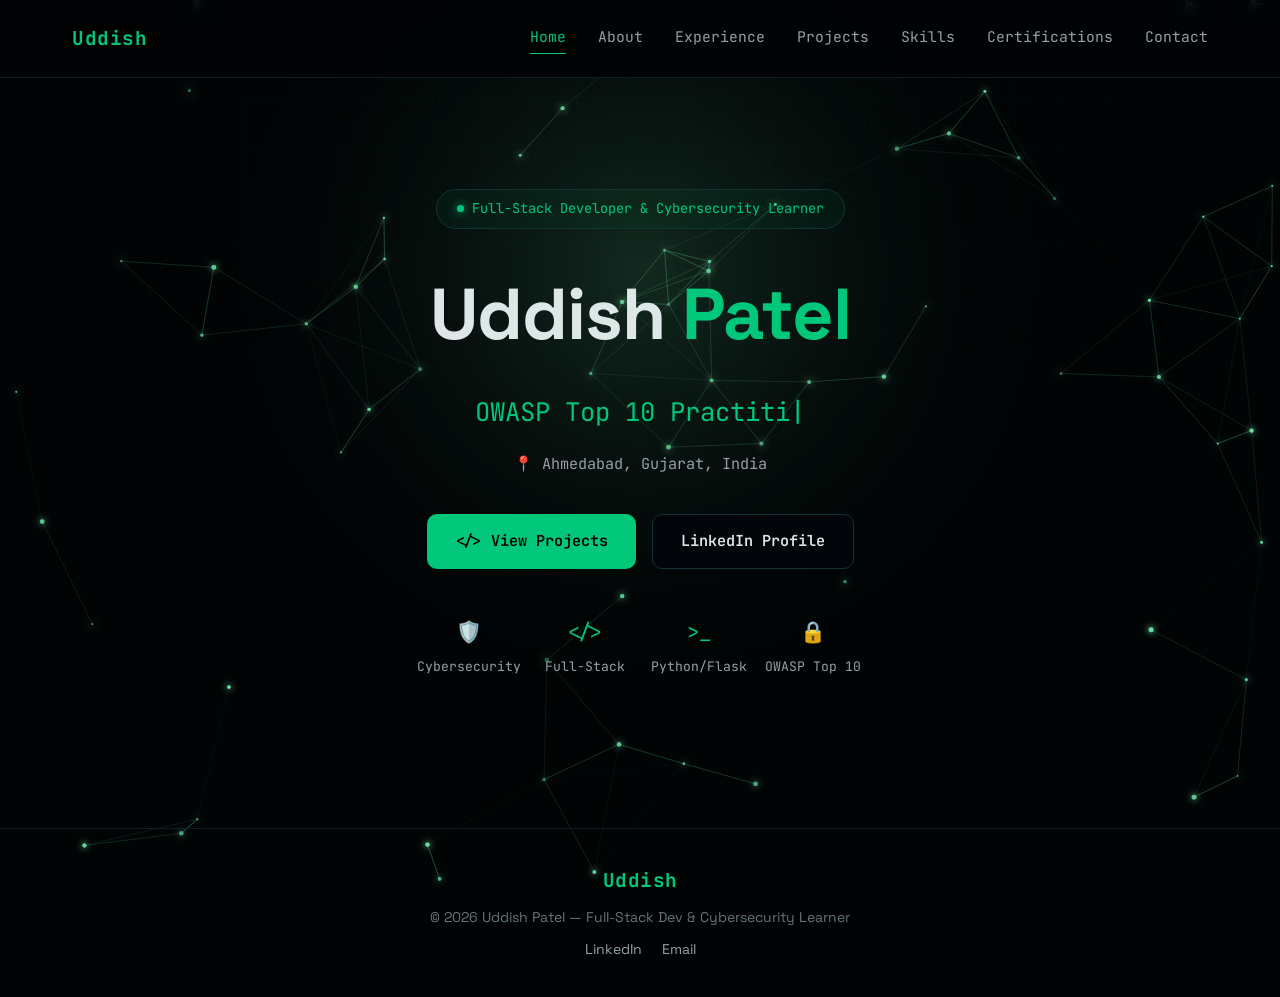
==== index.html @ 7b4ec66c "Simplify browser tab titles to just "Uddish Patel" Co-Authored-By: Claude Sonnet 5 <noreply@anthropi" ====
<!DOCTYPE html>
<html lang="en">
<head>
<meta charset="UTF-8">
<meta name="viewport" content="width=device-width, initial-scale=1.0">
<title>Uddish Patel</title>
<meta name="description" content="Uddish Patel — Full-Stack Developer and Cybersecurity Learner. Python, Flask, PostgreSQL, Docker, OWASP Top 10.">
<link rel="icon" href="data:image/svg+xml,<svg xmlns=%22http://www.w3.org/2000/svg%22 viewBox=%220 0 100 100%22><text y=%22.9em%22 font-size=%2290%22>🛡️</text></svg>">
<link rel="preconnect" href="https://fonts.googleapis.com">
<link rel="preconnect" href="https://fonts.gstatic.com" crossorigin>
<link href="https://fonts.googleapis.com/css2?family=Space+Grotesk:wght@400;500;600;700&family=JetBrains+Mono:wght@400;500;600;700&display=swap" rel="stylesheet">
<link rel="stylesheet" href="style.css">
</head>
<body data-page="home">

<div class="grid-bg" aria-hidden="true"></div>
<div id="nav-root"></div>

<main class="section hero" id="home">
  <div class="hero-inner">
    <div class="badge"><span class="dot"></span>Full-Stack Developer &amp; Cybersecurity Learner</div>
    <h1 class="hero-name">Uddish <span class="accent">Patel</span></h1>
    <p class="hero-tagline"><span id="typewriter"></span><span class="cursor">|</span></p>
    <p class="hero-location">📍 Ahmedabad, Gujarat, India</p>
    <div class="hero-actions">
      <a href="projects.html" class="btn btn-primary">&lt;/&gt; View Projects</a>
      <a href="https://linkedin.com/in/uddish-patel-1b9895393" target="_blank" rel="noopener" class="btn btn-secondary">LinkedIn Profile</a>
    </div>
    <div class="hero-pills">
      <div class="pill"><span class="pill-icon">🛡️</span>Cybersecurity</div>
      <div class="pill"><span class="pill-icon">&lt;/&gt;</span>Full-Stack</div>
      <div class="pill"><span class="pill-icon">&gt;_</span>Python/Flask</div>
      <div class="pill"><span class="pill-icon">🔒</span>OWASP Top 10</div>
    </div>
  </div>
</main>

<div id="footer-root"></div>

<script src="partials.js"></script>
<script src="background.js"></script>
<script src="script.js"></script>
</body>
</html>
---- style.css ----
:root{
  /* Palette matches uddishpatel.onhercules.app's compiled theme tokens (oklch) */
  --bg: oklch(8% .015 240);
  --card: oklch(12% .018 240);
  --popover: oklch(12% .018 240);
  --border: oklch(22% .02 240);
  --border-hover: oklch(30% .04 200);
  --input: oklch(18% .02 240);
  --muted: oklch(15% .02 240);
  --secondary: oklch(16% .02 240);
  --green: oklch(72% .19 160);
  --green-dim: oklch(55% .16 160);
  --text: oklch(92% .01 200);
  --text-dim: oklch(70% .015 210);
  --text-faint: oklch(55% .02 220);
  --mono: "JetBrains Mono", ui-monospace, SFMono-Regular, Menlo, Monaco, Consolas, "Liberation Mono", monospace;
  --sans: "Space Grotesk", ui-sans-serif, system-ui, sans-serif;
  --radius: .5rem;
  --nav-height: 78px;
}

*{box-sizing:border-box;margin:0;padding:0;}
html{scroll-behavior:smooth;}
body{
  background:var(--bg);
  color:var(--text);
  font-family:var(--sans);
  line-height:1.6;
  overflow-x:hidden;
  padding-top:var(--nav-height);
}

::selection{background:var(--green);color:oklch(8% .015 240);}

.accent{color:var(--green);}

.grid-bg{
  position:fixed;inset:0;z-index:-2;
  background-image:
    linear-gradient(color-mix(in oklab, var(--green) 5%, transparent) 1px, transparent 1px),
    linear-gradient(90deg, color-mix(in oklab, var(--green) 5%, transparent) 1px, transparent 1px);
  background-size:48px 48px;
  mask-image: radial-gradient(ellipse 80% 60% at 50% 0%, black 30%, transparent 75%);
}
#bg-canvas{
  position:fixed;inset:0;z-index:-1;pointer-events:none;
}

/* NAV */
.navbar{
  position:fixed;top:0;left:0;right:0;z-index:100;height:var(--nav-height);
  background:color-mix(in oklab, var(--bg) 85%, transparent);
  backdrop-filter:blur(10px);
  border-bottom:1px solid var(--border);
  display:flex;align-items:center;
}
.nav-inner{
  width:100%;max-width:1200px;margin:0 auto;padding:0 32px;
  display:flex;align-items:center;justify-content:space-between;
}
.logo{
  font-family:var(--mono);font-weight:700;font-size:1.2rem;
  color:var(--green);text-decoration:none;letter-spacing:0.5px;
}
.nav-links{display:flex;gap:32px;}
.nav-link{
  color:var(--text-dim);text-decoration:none;font-size:0.92rem;
  font-family:var(--mono);position:relative;padding-bottom:4px;
  transition:color .2s;
}
.nav-link:hover, .nav-link.active{color:var(--green);}
.nav-link.active::after{
  content:'';position:absolute;left:0;right:0;bottom:-2px;height:1px;background:var(--green);
}
.nav-toggle{display:none;flex-direction:column;gap:5px;background:none;border:none;cursor:pointer;padding:6px;}
.nav-toggle span{width:22px;height:2px;background:var(--text);border-radius:2px;}

/* SECTIONS */
.section{padding:70px 32px 110px;position:relative;min-height:calc(100vh - 300px);}
.section-inner{max-width:1200px;margin:0 auto;}
.section-title{
  font-family:var(--mono);font-size:2rem;font-weight:700;
  display:flex;align-items:center;gap:14px;margin-bottom:50px;
  position:relative;
}
.section-title::after{
  content:'';flex:1;height:1px;
  background:linear-gradient(90deg, var(--border), transparent);
  margin-left:20px;
}
.section-title.sub-title{margin-top:70px;}
.slash{color:var(--green);font-weight:400;}

/* HERO */
.hero{
  min-height:calc(92vh - var(--nav-height));display:flex;align-items:center;justify-content:center;text-align:center;
}
.hero-inner{max-width:780px;}
.badge{
  display:inline-flex;align-items:center;gap:8px;
  font-family:var(--mono);font-size:0.85rem;color:var(--green);
  border:1px solid var(--border-hover);border-radius:999px;
  padding:8px 20px;margin-bottom:28px;
  background:color-mix(in oklab, var(--green) 5%, transparent);
}
.dot{width:7px;height:7px;border-radius:50%;background:var(--green);box-shadow:0 0 10px var(--green);}
.hero-name{
  font-size:clamp(2.6rem, 7vw, 4.5rem);font-weight:800;letter-spacing:-1px;
  margin-bottom:20px;
}
.hero-tagline{
  font-family:var(--mono);font-size:clamp(1.1rem, 2.6vw, 1.6rem);
  color:var(--green);min-height:1.8em;margin-bottom:14px;
}
.cursor{
  color:var(--green);animation:blink 1s step-end infinite;
}
@keyframes blink{50%{opacity:0;}}
.hero-location{color:var(--text-dim);font-family:var(--mono);font-size:0.95rem;margin-bottom:38px;}
.hero-actions{display:flex;gap:16px;justify-content:center;flex-wrap:wrap;margin-bottom:46px;}
.hero-pills{display:flex;gap:14px;justify-content:center;flex-wrap:wrap;}
.pill{
  display:flex;flex-direction:column;align-items:center;gap:8px;
  font-family:var(--mono);font-size:0.82rem;color:var(--text-dim);
  min-width:100px;
}
.pill-icon{font-size:1.3rem;color:var(--green);}

/* BUTTONS */
.btn{
  font-family:var(--mono);font-size:0.95rem;font-weight:600;
  padding:14px 28px;border-radius:10px;text-decoration:none;
  display:inline-flex;align-items:center;gap:8px;
  transition:transform .15s ease, box-shadow .15s ease;
}
.btn:hover{transform:translateY(-2px);}
.btn-primary{
  background:var(--green);color:oklch(8% .015 240);
  box-shadow:0 0 0 transparent;
}
.btn-primary:hover{box-shadow:0 8px 30px color-mix(in oklab, var(--green) 25%, transparent);}
.btn-secondary{
  background:var(--card);color:var(--text);border:1px solid var(--border-hover);
}
.btn-secondary:hover{border-color:var(--green);}
.btn.full{width:100%;justify-content:center;}

/* ABOUT */
.about-grid{display:grid;grid-template-columns:1.15fr 1fr;gap:56px;}
.about-text p{color:var(--text-dim);margin-bottom:18px;}
.strong-line{font-weight:600;color:var(--green);}
.info-grid{display:grid;grid-template-columns:1fr 1fr;gap:14px;margin-top:30px;}
.info-box{
  background:var(--card);border:1px solid var(--border);border-radius:10px;
  padding:14px 16px;
}
.info-label{display:block;font-family:var(--mono);font-size:0.75rem;color:var(--text-faint);margin-bottom:4px;}
.info-value{font-weight:600;color:var(--text);}
.info-value.link{color:var(--green);text-decoration:none;word-break:break-all;}
.info-value.link:hover{text-decoration:underline;}

.about-cards{display:flex;flex-direction:column;gap:18px;}
.feature-card{
  background:var(--card);border:1px solid var(--border);border-radius:var(--radius);
  padding:22px 24px;transition:border-color .2s;
}
.feature-card:hover{border-color:var(--border-hover);}
.feature-icon{
  font-family:var(--mono);color:var(--green);font-size:1.2rem;margin-bottom:10px;display:inline-block;
}
.feature-icon.small{margin-bottom:0;margin-right:10px;font-size:1rem;}
.feature-card h3{font-size:1.05rem;margin-bottom:8px;}
.feature-card p{color:var(--text-dim);font-size:0.92rem;}

/* CARDS (shared: experience / project / cert / edu) */
.card{
  background:var(--card);border:1px solid var(--border);border-radius:var(--radius);
  padding:32px;transition:border-color .2s;
}
.card:hover{border-color:var(--border-hover);}
.card-head{display:flex;justify-content:space-between;align-items:flex-start;gap:20px;margin-bottom:18px;flex-wrap:wrap;}
.card-head h3{font-size:1.3rem;margin-bottom:4px;}
.card-sub{color:var(--green);font-family:var(--mono);font-size:0.92rem;margin-bottom:4px;}
.card-meta{color:var(--text-faint);font-family:var(--mono);font-size:0.85rem;}
.card-date{color:var(--text-faint);font-family:var(--mono);font-size:0.85rem;white-space:nowrap;}
.card-tags-right{display:flex;flex-direction:column;align-items:flex-end;gap:8px;}
.tag-pill{
  font-family:var(--mono);font-size:0.75rem;background:color-mix(in oklab, var(--green) 8%, transparent);
  color:var(--green);border:1px solid var(--border-hover);border-radius:999px;
  padding:4px 12px;white-space:nowrap;
}
.tag-pill.muted{color:var(--text-dim);border-color:var(--border);background:transparent;}
.badge-pill{
  display:inline-block;font-family:var(--mono);font-size:0.72rem;color:var(--green);
  border:1px solid var(--green-dim);border-radius:999px;padding:3px 12px;margin-bottom:10px;
}

.bullet-list{list-style:none;margin:16px 0;}
.bullet-list li{
  color:var(--text-dim);font-size:0.94rem;padding-left:18px;position:relative;margin-bottom:8px;
}
.bullet-list li::before{content:'▸';position:absolute;left:0;color:var(--green);}

.card p{color:var(--text-dim);font-size:0.95rem;margin-bottom:14px;}

.key-features{margin:18px 0;}
.kf-label{
  font-family:var(--mono);font-size:0.72rem;color:var(--text-faint);letter-spacing:1px;
  display:block;margin-bottom:12px;
}
.kf-grid{
  display:grid;grid-template-columns:1fr 1fr;gap:8px 24px;
  color:var(--text-dim);font-size:0.9rem;
}
.kf-grid div::first-letter{color:var(--green);}

.tag-row{display:flex;flex-wrap:wrap;gap:10px;margin-top:14px;}
.tag{
  font-family:var(--mono);font-size:0.78rem;color:var(--green);
  border:1px solid var(--border-hover);background:color-mix(in oklab, var(--green) 4%, transparent);
  border-radius:8px;padding:6px 12px;
}

/* TIMELINE */
.timeline{position:relative;padding-left:36px;}
.timeline::before{
  content:'';position:absolute;left:9px;top:10px;bottom:10px;width:1px;background:var(--border-hover);
}
.timeline-item{position:relative;margin-bottom:32px;}
.timeline-item:last-child{margin-bottom:0;}
.timeline-dot{
  position:absolute;left:-36px;top:32px;width:20px;height:20px;border-radius:50%;
  border:2px solid var(--green);background:var(--bg);
  display:flex;align-items:center;justify-content:center;
}
.timeline-dot::after{content:'';width:8px;height:8px;border-radius:50%;background:var(--green);}

/* PROJECTS */
.project-list{display:flex;flex-direction:column;gap:28px;}
.project-card.featured{border-color:var(--green-dim);}

/* SKILLS */
.skills-grid{display:grid;grid-template-columns:repeat(3, 1fr);gap:24px;}
.skill-card h3{
  display:flex;align-items:center;font-size:1.05rem;margin-bottom:18px;
}

/* CERTIFICATIONS */
.cert-grid{display:grid;grid-template-columns:repeat(2, 1fr);gap:24px;}
.cert-card{padding:0;overflow:hidden;}
.cert-preview{
  height:150px;position:relative;display:flex;flex-direction:column;justify-content:center;
  padding:20px 24px;color:oklch(8% .015 240);
}
.cert-unified{background:linear-gradient(135deg,#dfe6ee,#c7d2de);}
.cert-thm{background:linear-gradient(135deg,#e8f7ee,#8fd4a8);}
.cert-udemy{background:linear-gradient(135deg,#f5f5f5,#e2e2e2);}
.cert-skillfied{background:linear-gradient(135deg,#fdf6e3,#f0dfa8);}
.cert-brand{font-family:var(--mono);font-weight:700;font-size:0.85rem;letter-spacing:1px;opacity:0.6;}
.cert-type{font-weight:700;font-size:1.15rem;margin-top:8px;}
.cert-card h3{padding:20px 24px 0;font-size:1.1rem;}
.cert-card .card-sub{padding:0 24px;}
.cert-meta{padding:6px 24px 0;color:var(--text-dim);font-family:var(--mono);font-size:0.82rem;}
.cert-id{padding:4px 24px 22px;color:var(--text-faint);font-family:var(--mono);font-size:0.78rem;}
.cert-id.accent{color:var(--green);font-size:0.9rem;}

.edu-grid{display:grid;grid-template-columns:1fr 1fr;gap:24px;}

/* CONTACT */
.contact-grid{display:grid;grid-template-columns:1.1fr 1fr;gap:56px;}
.contact-left p{color:var(--text-dim);margin-bottom:32px;}
.contact-item{display:flex;gap:16px;align-items:flex-start;margin-bottom:20px;}
.contact-icon{font-size:1.2rem;}
.stat-row{display:flex;gap:16px;margin-top:36px;}
.stat-box{
  flex:1;background:var(--card);border:1px solid var(--border);border-radius:12px;
  padding:20px;text-align:center;
}
.stat-num{display:block;font-size:1.8rem;font-weight:800;color:var(--green);font-family:var(--mono);}
.stat-label{color:var(--text-dim);font-size:0.85rem;}

.contact-right{display:flex;flex-direction:column;gap:20px;}
.contact-card{text-align:center;}
.contact-card-icon{
  width:52px;height:52px;border-radius:50%;border:1px solid var(--green-dim);
  display:flex;align-items:center;justify-content:center;margin:0 auto 16px;
  color:var(--green);font-size:1.3rem;
}
.contact-card h3{margin-bottom:10px;}
.contact-card p{color:var(--text-dim);font-size:0.92rem;margin-bottom:18px;}
.status-card{text-align:left;}
.status-line{display:flex;align-items:center;gap:10px;margin:10px 0 6px;}

/* FOOTER */
.footer{
  border-top:1px solid var(--border);padding:36px 32px;
  display:flex;flex-direction:column;align-items:center;gap:10px;
  color:var(--text-faint);font-size:0.88rem;text-align:center;
}
.footer-links{display:flex;gap:20px;}
.footer-links a{color:var(--text-dim);text-decoration:none;}
.footer-links a:hover{color:var(--green);}

/* RESPONSIVE */
@media (max-width: 900px){
  .nav-links{
    position:fixed;top:var(--nav-height);left:0;right:0;background:var(--bg);
    flex-direction:column;padding:20px 32px;border-bottom:1px solid var(--border);
    display:none;gap:18px;
  }
  .nav-links.open{display:flex;}
  .nav-toggle{display:flex;}
  .about-grid, .contact-grid{grid-template-columns:1fr;}
  .info-grid{grid-template-columns:1fr 1fr;}
  .skills-grid{grid-template-columns:1fr 1fr;}
  .cert-grid, .edu-grid{grid-template-columns:1fr;}
  .kf-grid{grid-template-columns:1fr;}
}
@media (max-width: 600px){
  .section{padding:80px 20px;}
  .nav-inner{padding:0 20px;}
  .skills-grid{grid-template-columns:1fr;}
  .info-grid{grid-template-columns:1fr;}
  .card{padding:24px;}
}

/* CERTIFICATE PREVIEW + LIGHTBOX */
.cert-card{cursor:pointer;}
.cert-thumb{
  width:100%;height:190px;object-fit:cover;object-position:top;
  display:block;background:var(--muted);
  border-bottom:1px solid var(--border);
}
.cert-thumb-wrap{position:relative;overflow:hidden;}
.cert-view-hint{
  position:absolute;bottom:10px;left:10px;
  font-family:var(--mono);font-size:0.7rem;color:var(--text);
  background:color-mix(in oklab, var(--bg) 70%, transparent);
  border:1px solid var(--border-hover);border-radius:6px;padding:4px 10px;
  backdrop-filter:blur(4px);
}
.cert-thumb-missing{
  width:100%;height:190px;display:flex;flex-direction:column;align-items:center;justify-content:center;gap:8px;
  background:var(--muted);border-bottom:1px solid var(--border);
  color:var(--text-faint);font-family:var(--mono);font-size:0.78rem;text-align:center;padding:16px;
}

.lightbox{
  position:fixed;inset:0;z-index:1000;
  background:color-mix(in oklab, var(--bg) 88%, transparent);
  backdrop-filter:blur(6px);
  display:flex;align-items:center;justify-content:center;
  padding:32px;opacity:0;pointer-events:none;transition:opacity .2s ease;
}
.lightbox.open{opacity:1;pointer-events:auto;}
.lightbox-box{
  max-width:900px;width:100%;
  background:var(--card);border:1px solid var(--border-hover);border-radius:var(--radius);
  overflow:hidden;transform:scale(.96);transition:transform .2s ease;
}
.lightbox.open .lightbox-box{transform:scale(1);}
.lightbox-img{width:100%;max-height:70vh;object-fit:contain;background:#0000;display:block;}
.lightbox-foot{
  display:flex;justify-content:space-between;align-items:center;gap:20px;
  padding:20px 24px;flex-wrap:wrap;
}
.lightbox-foot h3{margin-bottom:2px;}
.lightbox-actions{display:flex;gap:10px;}
.lightbox-close{
  background:var(--secondary);color:var(--text);border:1px solid var(--border-hover);
  font-family:var(--mono);font-size:0.85rem;padding:10px 18px;border-radius:8px;
  cursor:pointer;
}
.lightbox-close:hover{border-color:var(--green);}
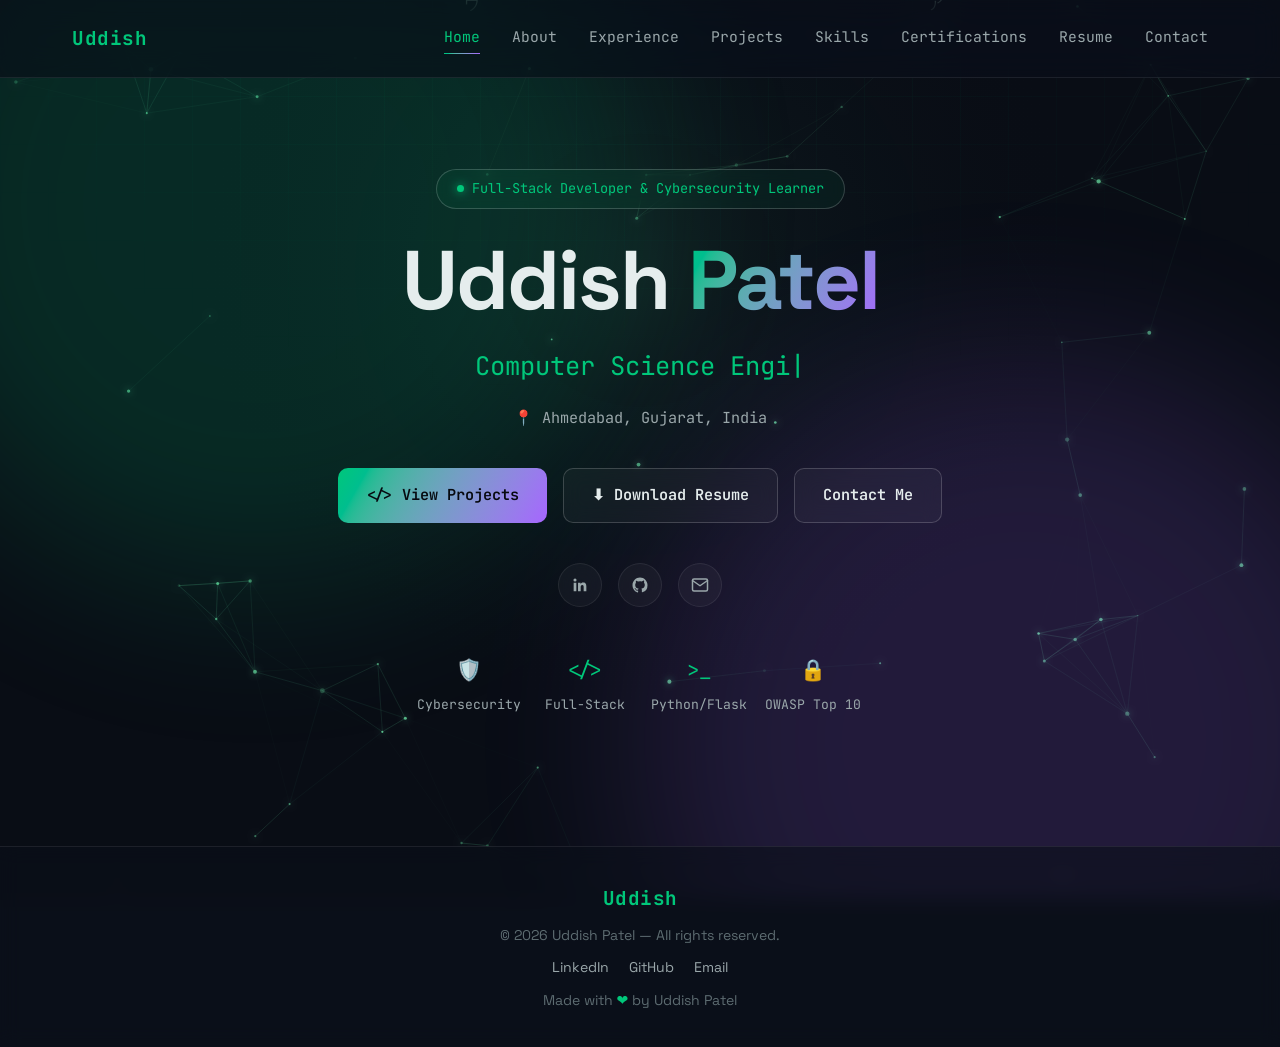
==== commit 7691cf15: "Premium redesign: glassmorphism theme, resume page, contact form, micro-interactions Full visual ove" ====
--- a/index.html
+++ b/index.html
@@ -3,28 +3,68 @@
 <head>
 <meta charset="UTF-8">
 <meta name="viewport" content="width=device-width, initial-scale=1.0">
-<title>Uddish Patel</title>
-<meta name="description" content="Uddish Patel — Full-Stack Developer and Cybersecurity Learner. Python, Flask, PostgreSQL, Docker, OWASP Top 10.">
+<title>Uddish Patel | Software Engineer Portfolio</title>
+<meta name="description" content="Computer Science Engineering Student, Python Developer, Cybersecurity Enthusiast, and Web Developer.">
+<meta name="robots" content="index, follow">
+<link rel="canonical" href="https://uddishpatel.in/">
 <link rel="icon" href="data:image/svg+xml,<svg xmlns=%22http://www.w3.org/2000/svg%22 viewBox=%220 0 100 100%22><text y=%22.9em%22 font-size=%2290%22>🛡️</text></svg>">
+
+<meta property="og:type" content="website">
+<meta property="og:title" content="Uddish Patel | Software Engineer Portfolio">
+<meta property="og:description" content="Computer Science Engineering Student, Python Developer, Cybersecurity Enthusiast, and Web Developer.">
+<meta property="og:url" content="https://uddishpatel.in/">
+<meta name="twitter:card" content="summary">
+<meta name="twitter:title" content="Uddish Patel | Software Engineer Portfolio">
+<meta name="twitter:description" content="Computer Science Engineering Student, Python Developer, Cybersecurity Enthusiast, and Web Developer.">
+
 <link rel="preconnect" href="https://fonts.googleapis.com">
 <link rel="preconnect" href="https://fonts.gstatic.com" crossorigin>
 <link href="https://fonts.googleapis.com/css2?family=Space+Grotesk:wght@400;500;600;700&family=JetBrains+Mono:wght@400;500;600;700&display=swap" rel="stylesheet">
 <link rel="stylesheet" href="style.css">
+
+<script type="application/ld+json">
+{
+  "@context": "https://schema.org",
+  "@type": "Person",
+  "name": "Uddish Patel",
+  "url": "https://uddishpatel.in/",
+  "jobTitle": "Software Engineer",
+  "description": "Computer Science Engineering Student, Python Developer, Cybersecurity Enthusiast, and Web Developer.",
+  "address": { "@type": "PostalAddress", "addressLocality": "Ahmedabad", "addressRegion": "Gujarat", "addressCountry": "IN" },
+  "sameAs": [
+    "https://linkedin.com/in/uddish-patel-1b9895393",
+    "https://github.com/pateluddish47-ai"
+  ]
+}
+</script>
 </head>
 <body data-page="home">
 
 <div class="grid-bg" aria-hidden="true"></div>
+<div class="mesh-bg" aria-hidden="true"></div>
 <div id="nav-root"></div>
 
 <main class="section hero" id="home">
   <div class="hero-inner">
     <div class="badge"><span class="dot"></span>Full-Stack Developer &amp; Cybersecurity Learner</div>
-    <h1 class="hero-name">Uddish <span class="accent">Patel</span></h1>
+    <h1 class="hero-name">Uddish <span class="gradient-text">Patel</span></h1>
     <p class="hero-tagline"><span id="typewriter"></span><span class="cursor">|</span></p>
     <p class="hero-location">📍 Ahmedabad, Gujarat, India</p>
     <div class="hero-actions">
       <a href="projects.html" class="btn btn-primary">&lt;/&gt; View Projects</a>
-      <a href="https://linkedin.com/in/uddish-patel-1b9895393" target="_blank" rel="noopener" class="btn btn-secondary">LinkedIn Profile</a>
+      <a href="resume.html" class="btn btn-secondary">⬇ Download Resume</a>
+      <a href="contact.html" class="btn btn-secondary">Contact Me</a>
+    </div>
+    <div class="hero-socials">
+      <a class="social-icon" href="https://linkedin.com/in/uddish-patel-1b9895393" target="_blank" rel="noopener" aria-label="LinkedIn">
+        <svg width="18" height="18" viewBox="0 0 24 24" fill="currentColor" aria-hidden="true"><path d="M20.45 20.45h-3.55v-5.57c0-1.33-.02-3.03-1.85-3.03-1.85 0-2.14 1.45-2.14 2.94v5.66H9.36V9h3.41v1.56h.05c.48-.9 1.64-1.85 3.37-1.85 3.6 0 4.27 2.37 4.27 5.45v6.29zM5.34 7.43a2.06 2.06 0 1 1 0-4.12 2.06 2.06 0 0 1 0 4.12zM7.12 20.45H3.56V9h3.56v11.45z"/></svg>
+      </a>
+      <a class="social-icon" href="https://github.com/pateluddish47-ai" target="_blank" rel="noopener" aria-label="GitHub">
+        <svg width="18" height="18" viewBox="0 0 24 24" fill="currentColor" aria-hidden="true"><path d="M12 2C6.48 2 2 6.58 2 12.2c0 4.5 2.87 8.32 6.84 9.67.5.1.68-.22.68-.49 0-.24-.01-1.04-.01-1.89-2.78.61-3.37-1.21-3.37-1.21-.46-1.18-1.11-1.5-1.11-1.5-.91-.63.07-.62.07-.62 1 .07 1.53 1.04 1.53 1.04.89 1.55 2.34 1.11 2.91.85.09-.66.35-1.11.63-1.37-2.22-.26-4.56-1.13-4.56-5.02 0-1.11.39-2.02 1.03-2.73-.1-.26-.45-1.31.1-2.73 0 0 .84-.27 2.75 1.04A9.4 9.4 0 0 1 12 6.84c.85.004 1.71.116 2.51.34 1.91-1.31 2.75-1.04 2.75-1.04.55 1.42.2 2.47.1 2.73.64.71 1.03 1.62 1.03 2.73 0 3.9-2.34 4.76-4.57 5.01.36.32.68.94.68 1.9 0 1.37-.01 2.48-.01 2.81 0 .27.18.6.69.49A9.99 9.99 0 0 0 22 12.2C22 6.58 17.52 2 12 2z"/></svg>
+      </a>
+      <a class="social-icon" href="mailto:pateluddish47@gmail.com" aria-label="Email">
+        <svg width="18" height="18" viewBox="0 0 24 24" fill="none" stroke="currentColor" stroke-width="2" stroke-linecap="round" stroke-linejoin="round" aria-hidden="true"><rect x="2" y="4" width="20" height="16" rx="2"/><path d="m22 6-10 7L2 6"/></svg>
+      </a>
     </div>
     <div class="hero-pills">
       <div class="pill"><span class="pill-icon">🛡️</span>Cybersecurity</div>
@@ -40,5 +80,6 @@
 <script src="partials.js"></script>
 <script src="background.js"></script>
 <script src="script.js"></script>
+<script src="interactions.js"></script>
 </body>
 </html>
--- a/style.css
+++ b/style.css
@@ -1,22 +1,27 @@
 :root{
-  /* Palette matches uddishpatel.onhercules.app's compiled theme tokens (oklch) */
-  --bg: oklch(8% .015 240);
-  --card: oklch(12% .018 240);
-  --popover: oklch(12% .018 240);
-  --border: oklch(22% .02 240);
-  --border-hover: oklch(30% .04 200);
-  --input: oklch(18% .02 240);
-  --muted: oklch(15% .02 240);
-  --secondary: oklch(16% .02 240);
+  /* Premium dark theme: deep navy base + glassmorphism surfaces + dual accent gradient */
+  --bg: #0B0F19;
+  --bg-elevated: #0E1420;
+  --card: rgba(255, 255, 255, 0.035);
+  --card-solid: #10151f;
+  --popover: #10151f;
+  --border: rgba(255, 255, 255, 0.08);
+  --border-hover: rgba(255, 255, 255, 0.18);
+  --input: rgba(255, 255, 255, 0.04);
+  --muted: rgba(255, 255, 255, 0.04);
+  --secondary: rgba(255, 255, 255, 0.06);
   --green: oklch(72% .19 160);
   --green-dim: oklch(55% .16 160);
-  --text: oklch(92% .01 200);
-  --text-dim: oklch(70% .015 210);
-  --text-faint: oklch(55% .02 220);
+  --violet: oklch(65% .22 300);
+  --gradient: linear-gradient(120deg, var(--green), var(--violet));
+  --text: oklch(94% .008 200);
+  --text-dim: oklch(72% .015 210);
+  --text-faint: oklch(52% .02 220);
   --mono: "JetBrains Mono", ui-monospace, SFMono-Regular, Menlo, Monaco, Consolas, "Liberation Mono", monospace;
   --sans: "Space Grotesk", ui-sans-serif, system-ui, sans-serif;
-  --radius: .5rem;
+  --radius: .875rem;
   --nav-height: 78px;
+  --ease: cubic-bezier(.16,1,.3,1);
 }
 
 *{box-sizing:border-box;margin:0;padding:0;}
@@ -30,27 +35,61 @@
   padding-top:var(--nav-height);
 }
 
-::selection{background:var(--green);color:oklch(8% .015 240);}
+::selection{background:var(--green);color:#0B0F19;}
 
 .accent{color:var(--green);}
-
+.gradient-text{
+  background:var(--gradient);
+  -webkit-background-clip:text;background-clip:text;color:transparent;
+}
+
+/* Ambient static layers behind the canvas animation */
 .grid-bg{
-  position:fixed;inset:0;z-index:-2;
+  position:fixed;inset:0;z-index:-3;
   background-image:
-    linear-gradient(color-mix(in oklab, var(--green) 5%, transparent) 1px, transparent 1px),
-    linear-gradient(90deg, color-mix(in oklab, var(--green) 5%, transparent) 1px, transparent 1px);
+    linear-gradient(color-mix(in oklab, var(--green) 4%, transparent) 1px, transparent 1px),
+    linear-gradient(90deg, color-mix(in oklab, var(--green) 4%, transparent) 1px, transparent 1px);
   background-size:48px 48px;
   mask-image: radial-gradient(ellipse 80% 60% at 50% 0%, black 30%, transparent 75%);
 }
 #bg-canvas{
-  position:fixed;inset:0;z-index:-1;pointer-events:none;
+  position:fixed;inset:0;z-index:-2;pointer-events:none;
+}
+.mesh-bg{
+  position:fixed;inset:0;z-index:-1;pointer-events:none;overflow:hidden;
+}
+.mesh-bg::before,
+.mesh-bg::after{
+  content:'';position:absolute;width:60vmax;height:60vmax;border-radius:50%;
+  filter:blur(90px);opacity:.16;
+}
+.mesh-bg::before{
+  background:var(--green);top:-20%;left:-10%;
+  animation:meshFloat1 22s ease-in-out infinite alternate;
+}
+.mesh-bg::after{
+  background:var(--violet);bottom:-25%;right:-10%;
+  animation:meshFloat2 26s ease-in-out infinite alternate;
+}
+@keyframes meshFloat1{
+  0%{transform:translate(0,0) scale(1);}
+  100%{transform:translate(6vw,8vh) scale(1.15);}
+}
+@keyframes meshFloat2{
+  0%{transform:translate(0,0) scale(1);}
+  100%{transform:translate(-8vw,-6vh) scale(1.1);}
+}
+@media (prefers-reduced-motion: reduce){
+  .mesh-bg::before,.mesh-bg::after{animation:none;}
+  html{scroll-behavior:auto;}
 }
 
 /* NAV */
 .navbar{
   position:fixed;top:0;left:0;right:0;z-index:100;height:var(--nav-height);
-  background:color-mix(in oklab, var(--bg) 85%, transparent);
-  backdrop-filter:blur(10px);
+  background:color-mix(in oklab, var(--bg) 70%, transparent);
+  backdrop-filter:blur(16px) saturate(160%);
+  -webkit-backdrop-filter:blur(16px) saturate(160%);
   border-bottom:1px solid var(--border);
   display:flex;align-items:center;
 }
@@ -62,7 +101,7 @@
   font-family:var(--mono);font-weight:700;font-size:1.2rem;
   color:var(--green);text-decoration:none;letter-spacing:0.5px;
 }
-.nav-links{display:flex;gap:32px;}
+.nav-links{display:flex;gap:32px;align-items:center;}
 .nav-link{
   color:var(--text-dim);text-decoration:none;font-size:0.92rem;
   font-family:var(--mono);position:relative;padding-bottom:4px;
@@ -70,7 +109,7 @@
 }
 .nav-link:hover, .nav-link.active{color:var(--green);}
 .nav-link.active::after{
-  content:'';position:absolute;left:0;right:0;bottom:-2px;height:1px;background:var(--green);
+  content:'';position:absolute;left:0;right:0;bottom:-2px;height:1px;background:var(--gradient);
 }
 .nav-toggle{display:none;flex-direction:column;gap:5px;background:none;border:none;cursor:pointer;padding:6px;}
 .nav-toggle span{width:22px;height:2px;background:var(--text);border-radius:2px;}
@@ -90,23 +129,36 @@
 }
 .section-title.sub-title{margin-top:70px;}
 .slash{color:var(--green);font-weight:400;}
+.section-lead{color:var(--text-dim);max-width:640px;margin:-30px 0 40px;font-size:1rem;}
+
+/* SCROLL REVEAL */
+.reveal{opacity:0;transform:translateY(28px);transition:opacity .7s var(--ease), transform .7s var(--ease);}
+.reveal.in-view{opacity:1;transform:translateY(0);}
+.reveal-delay-1{transition-delay:.08s;}
+.reveal-delay-2{transition-delay:.16s;}
+.reveal-delay-3{transition-delay:.24s;}
+@media (prefers-reduced-motion: reduce){
+  .reveal{opacity:1;transform:none;transition:none;}
+}
 
 /* HERO */
 .hero{
-  min-height:calc(92vh - var(--nav-height));display:flex;align-items:center;justify-content:center;text-align:center;
-}
-.hero-inner{max-width:780px;}
+  min-height:calc(94vh - var(--nav-height));display:flex;align-items:center;justify-content:center;text-align:center;
+  position:relative;
+}
+.hero-inner{max-width:820px;}
 .badge{
   display:inline-flex;align-items:center;gap:8px;
   font-family:var(--mono);font-size:0.85rem;color:var(--green);
   border:1px solid var(--border-hover);border-radius:999px;
   padding:8px 20px;margin-bottom:28px;
-  background:color-mix(in oklab, var(--green) 5%, transparent);
+  background:color-mix(in oklab, var(--green) 6%, transparent);
+  backdrop-filter:blur(8px);
 }
 .dot{width:7px;height:7px;border-radius:50%;background:var(--green);box-shadow:0 0 10px var(--green);}
 .hero-name{
-  font-size:clamp(2.6rem, 7vw, 4.5rem);font-weight:800;letter-spacing:-1px;
-  margin-bottom:20px;
+  font-size:clamp(2.8rem, 8vw, 5.2rem);font-weight:800;letter-spacing:-2px;
+  margin-bottom:22px;line-height:1.05;
 }
 .hero-tagline{
   font-family:var(--mono);font-size:clamp(1.1rem, 2.6vw, 1.6rem);
@@ -117,7 +169,18 @@
 }
 @keyframes blink{50%{opacity:0;}}
 .hero-location{color:var(--text-dim);font-family:var(--mono);font-size:0.95rem;margin-bottom:38px;}
-.hero-actions{display:flex;gap:16px;justify-content:center;flex-wrap:wrap;margin-bottom:46px;}
+.hero-actions{display:flex;gap:16px;justify-content:center;flex-wrap:wrap;margin-bottom:40px;}
+.hero-socials{display:flex;gap:16px;justify-content:center;margin-bottom:46px;}
+.social-icon{
+  width:44px;height:44px;border-radius:50%;display:flex;align-items:center;justify-content:center;
+  border:1px solid var(--border);background:var(--card);backdrop-filter:blur(10px);
+  color:var(--text-dim);text-decoration:none;font-size:1.1rem;
+  transition:transform .2s var(--ease), color .2s, border-color .2s, box-shadow .2s;
+}
+.social-icon:hover{
+  color:var(--green);border-color:var(--green-dim);transform:translateY(-3px);
+  box-shadow:0 8px 24px color-mix(in oklab, var(--green) 25%, transparent);
+}
 .hero-pills{display:flex;gap:14px;justify-content:center;flex-wrap:wrap;}
 .pill{
   display:flex;flex-direction:column;align-items:center;gap:8px;
@@ -129,55 +192,51 @@
 /* BUTTONS */
 .btn{
   font-family:var(--mono);font-size:0.95rem;font-weight:600;
-  padding:14px 28px;border-radius:10px;text-decoration:none;
-  display:inline-flex;align-items:center;gap:8px;
-  transition:transform .15s ease, box-shadow .15s ease;
+  padding:14px 28px;border-radius:10px;text-decoration:none;border:none;cursor:pointer;
+  display:inline-flex;align-items:center;gap:8px;position:relative;overflow:hidden;
+  transition:transform .2s var(--ease), box-shadow .2s var(--ease), border-color .2s;
+  isolation:isolate;
+  -webkit-tap-highlight-color:transparent;
 }
 .btn:hover{transform:translateY(-2px);}
 .btn-primary{
-  background:var(--green);color:oklch(8% .015 240);
+  background:var(--gradient);color:#06090f;
   box-shadow:0 0 0 transparent;
 }
-.btn-primary:hover{box-shadow:0 8px 30px color-mix(in oklab, var(--green) 25%, transparent);}
+.btn-primary:hover{box-shadow:0 10px 34px color-mix(in oklab, var(--green) 32%, transparent);}
 .btn-secondary{
   background:var(--card);color:var(--text);border:1px solid var(--border-hover);
+  backdrop-filter:blur(10px);
 }
 .btn-secondary:hover{border-color:var(--green);}
 .btn.full{width:100%;justify-content:center;}
-
-/* ABOUT */
-.about-grid{display:grid;grid-template-columns:1.15fr 1fr;gap:56px;}
-.about-text p{color:var(--text-dim);margin-bottom:18px;}
-.strong-line{font-weight:600;color:var(--green);}
-.info-grid{display:grid;grid-template-columns:1fr 1fr;gap:14px;margin-top:30px;}
-.info-box{
-  background:var(--card);border:1px solid var(--border);border-radius:10px;
-  padding:14px 16px;
-}
-.info-label{display:block;font-family:var(--mono);font-size:0.75rem;color:var(--text-faint);margin-bottom:4px;}
-.info-value{font-weight:600;color:var(--text);}
-.info-value.link{color:var(--green);text-decoration:none;word-break:break-all;}
-.info-value.link:hover{text-decoration:underline;}
-
-.about-cards{display:flex;flex-direction:column;gap:18px;}
-.feature-card{
+.btn-sm{padding:9px 16px;font-size:.82rem;border-radius:8px;}
+.btn-disabled{opacity:.35;pointer-events:none;}
+
+/* button ripple */
+.btn .ripple{
+  position:absolute;border-radius:50%;transform:scale(0);
+  background:rgba(255,255,255,.45);pointer-events:none;
+  animation:rippleAnim .6s ease-out;
+}
+.btn-primary .ripple{background:rgba(6,9,15,.35);}
+@keyframes rippleAnim{
+  to{transform:scale(3.2);opacity:0;}
+}
+
+/* GLASS CARD (base for feature/project/experience/cert/edu/resume cards) */
+.card, .glass{
   background:var(--card);border:1px solid var(--border);border-radius:var(--radius);
-  padding:22px 24px;transition:border-color .2s;
-}
-.feature-card:hover{border-color:var(--border-hover);}
-.feature-icon{
-  font-family:var(--mono);color:var(--green);font-size:1.2rem;margin-bottom:10px;display:inline-block;
-}
-.feature-icon.small{margin-bottom:0;margin-right:10px;font-size:1rem;}
-.feature-card h3{font-size:1.05rem;margin-bottom:8px;}
-.feature-card p{color:var(--text-dim);font-size:0.92rem;}
-
-/* CARDS (shared: experience / project / cert / edu) */
-.card{
-  background:var(--card);border:1px solid var(--border);border-radius:var(--radius);
-  padding:32px;transition:border-color .2s;
-}
-.card:hover{border-color:var(--border-hover);}
+  padding:32px;transition:border-color .3s var(--ease), transform .3s var(--ease), box-shadow .3s var(--ease), background .3s var(--ease);
+  backdrop-filter:blur(14px) saturate(140%);
+  -webkit-backdrop-filter:blur(14px) saturate(140%);
+}
+.card:hover{
+  border-color:var(--border-hover);
+  transform:translateY(-4px);
+  box-shadow:0 20px 50px -20px rgba(0,0,0,.5), 0 0 0 1px color-mix(in oklab, var(--green) 12%, transparent);
+  background:color-mix(in oklab, var(--card) 92%, white 3%);
+}
 .card-head{display:flex;justify-content:space-between;align-items:flex-start;gap:20px;margin-bottom:18px;flex-wrap:wrap;}
 .card-head h3{font-size:1.3rem;margin-bottom:4px;}
 .card-sub{color:var(--green);font-family:var(--mono);font-size:0.92rem;margin-bottom:4px;}
@@ -221,10 +280,56 @@
   border-radius:8px;padding:6px 12px;
 }
 
+/* ABOUT */
+.about-grid{display:grid;grid-template-columns:1.15fr 1fr;gap:56px;align-items:start;}
+.about-text p{color:var(--text-dim);margin-bottom:18px;}
+.strong-line{font-weight:600;color:var(--green);}
+.info-grid{display:grid;grid-template-columns:1fr 1fr;gap:14px;margin-top:30px;}
+.info-box{
+  background:var(--card);border:1px solid var(--border);border-radius:10px;
+  padding:14px 16px;backdrop-filter:blur(10px);
+}
+.info-label{display:block;font-family:var(--mono);font-size:0.75rem;color:var(--text-faint);margin-bottom:4px;}
+.info-value{font-weight:600;color:var(--text);}
+.info-value.link{color:var(--green);text-decoration:none;word-break:break-all;}
+.info-value.link:hover{text-decoration:underline;}
+
+.profile-card{text-align:center;padding:40px 28px;}
+.profile-avatar{
+  width:132px;height:132px;border-radius:50%;margin:0 auto 20px;position:relative;
+  padding:3px;background:var(--gradient);
+}
+.profile-avatar img,
+.profile-avatar .avatar-fallback{
+  width:100%;height:100%;border-radius:50%;object-fit:cover;display:block;
+  background:var(--card-solid);
+}
+.avatar-fallback{
+  display:flex;align-items:center;justify-content:center;
+  font-family:var(--mono);font-weight:700;font-size:2.6rem;color:var(--text);
+}
+.profile-card h3{font-size:1.25rem;margin-bottom:4px;}
+.profile-role{color:var(--green);font-family:var(--mono);font-size:.85rem;margin-bottom:22px;}
+.highlight-list{list-style:none;text-align:left;display:flex;flex-direction:column;gap:12px;}
+.highlight-list li{
+  display:flex;align-items:center;gap:10px;color:var(--text-dim);font-size:.92rem;
+}
+.highlight-list li::before{content:'✓';color:var(--green);font-weight:700;}
+
+.about-cards{display:flex;flex-direction:column;gap:18px;}
+.feature-card{padding:22px 24px;}
+.feature-icon{
+  font-family:var(--mono);color:var(--green);font-size:1.2rem;margin-bottom:10px;display:inline-block;
+}
+.feature-icon.small{margin-bottom:0;margin-right:10px;font-size:1rem;}
+.feature-card h3{font-size:1.05rem;margin-bottom:8px;}
+.feature-card p{color:var(--text-dim);font-size:0.92rem;}
+
 /* TIMELINE */
 .timeline{position:relative;padding-left:36px;}
 .timeline::before{
-  content:'';position:absolute;left:9px;top:10px;bottom:10px;width:1px;background:var(--border-hover);
+  content:'';position:absolute;left:9px;top:10px;bottom:10px;width:1px;
+  background:linear-gradient(var(--green), var(--violet), transparent);
 }
 .timeline-item{position:relative;margin-bottom:32px;}
 .timeline-item:last-child{margin-bottom:0;}
@@ -232,17 +337,42 @@
   position:absolute;left:-36px;top:32px;width:20px;height:20px;border-radius:50%;
   border:2px solid var(--green);background:var(--bg);
   display:flex;align-items:center;justify-content:center;
+  box-shadow:0 0 0 4px color-mix(in oklab, var(--green) 12%, transparent);
 }
 .timeline-dot::after{content:'';width:8px;height:8px;border-radius:50%;background:var(--green);}
 
 /* PROJECTS */
-.project-list{display:flex;flex-direction:column;gap:28px;}
+.project-list{display:grid;grid-template-columns:repeat(auto-fit, minmax(360px, 1fr));gap:28px;align-items:start;}
+.project-card{padding:0;overflow:hidden;display:flex;flex-direction:column;}
 .project-card.featured{border-color:var(--green-dim);}
+.project-thumb{
+  height:170px;position:relative;display:flex;align-items:center;justify-content:center;
+  background:
+    radial-gradient(circle at 30% 20%, color-mix(in oklab, var(--green) 30%, transparent), transparent 60%),
+    radial-gradient(circle at 80% 80%, color-mix(in oklab, var(--violet) 30%, transparent), transparent 60%),
+    var(--bg-elevated);
+  font-size:2.6rem;border-bottom:1px solid var(--border);
+}
+.project-thumb .thumb-glyph{filter:drop-shadow(0 0 18px color-mix(in oklab, var(--green) 50%, transparent));}
+.project-card-body{padding:28px 32px;flex:1;display:flex;flex-direction:column;}
+.project-links{display:flex;flex-wrap:wrap;gap:10px;margin-top:auto;padding-top:18px;}
 
 /* SKILLS */
 .skills-grid{display:grid;grid-template-columns:repeat(3, 1fr);gap:24px;}
 .skill-card h3{
-  display:flex;align-items:center;font-size:1.05rem;margin-bottom:18px;
+  display:flex;align-items:center;font-size:1.05rem;margin-bottom:22px;
+}
+.skill-bars{display:flex;flex-direction:column;gap:16px;}
+.skill-bar-row{display:flex;flex-direction:column;gap:6px;}
+.skill-bar-label{
+  display:flex;justify-content:space-between;font-size:.85rem;color:var(--text-dim);
+  font-family:var(--mono);
+}
+.skill-bar-label .skill-pct{color:var(--green);}
+.skill-bar-track{height:8px;border-radius:999px;background:var(--secondary);overflow:hidden;}
+.skill-bar-fill{
+  height:100%;border-radius:999px;background:var(--gradient);width:0%;
+  transition:width 1.3s var(--ease);
 }
 
 /* CERTIFICATIONS */
@@ -250,7 +380,7 @@
 .cert-card{padding:0;overflow:hidden;}
 .cert-preview{
   height:150px;position:relative;display:flex;flex-direction:column;justify-content:center;
-  padding:20px 24px;color:oklch(8% .015 240);
+  padding:20px 24px;color:#0B0F19;
 }
 .cert-unified{background:linear-gradient(135deg,#dfe6ee,#c7d2de);}
 .cert-thm{background:linear-gradient(135deg,#e8f7ee,#8fd4a8);}
@@ -266,6 +396,19 @@
 
 .edu-grid{display:grid;grid-template-columns:1fr 1fr;gap:24px;}
 
+/* RESUME */
+.resume-grid{display:grid;grid-template-columns:1.1fr .9fr;gap:40px;align-items:stretch;}
+.resume-card{display:flex;flex-direction:column;justify-content:center;padding:44px;}
+.resume-card h3{font-size:1.5rem;margin-bottom:12px;}
+.resume-card p{color:var(--text-dim);margin-bottom:26px;}
+.resume-actions{display:flex;gap:14px;flex-wrap:wrap;}
+.resume-preview{
+  border-radius:var(--radius);overflow:hidden;position:relative;min-height:340px;
+  display:flex;align-items:center;justify-content:center;flex-direction:column;gap:10px;
+  color:var(--text-faint);font-family:var(--mono);font-size:.85rem;text-align:center;padding:24px;
+}
+.resume-preview embed{width:100%;height:100%;min-height:340px;border:none;}
+
 /* CONTACT */
 .contact-grid{display:grid;grid-template-columns:1.1fr 1fr;gap:56px;}
 .contact-left p{color:var(--text-dim);margin-bottom:32px;}
@@ -274,7 +417,7 @@
 .stat-row{display:flex;gap:16px;margin-top:36px;}
 .stat-box{
   flex:1;background:var(--card);border:1px solid var(--border);border-radius:12px;
-  padding:20px;text-align:center;
+  padding:20px;text-align:center;backdrop-filter:blur(10px);
 }
 .stat-num{display:block;font-size:1.8rem;font-weight:800;color:var(--green);font-family:var(--mono);}
 .stat-label{color:var(--text-dim);font-size:0.85rem;}
@@ -291,30 +434,72 @@
 .status-card{text-align:left;}
 .status-line{display:flex;align-items:center;gap:10px;margin:10px 0 6px;}
 
+/* CONTACT FORM */
+.contact-form{display:flex;flex-direction:column;gap:18px;}
+.form-row{display:grid;grid-template-columns:1fr 1fr;gap:18px;}
+.form-field{display:flex;flex-direction:column;gap:6px;position:relative;}
+.form-field label{
+  font-family:var(--mono);font-size:.75rem;color:var(--text-faint);
+}
+.form-field input,
+.form-field textarea{
+  background:var(--input);border:1px solid var(--border);border-radius:10px;
+  padding:13px 16px;color:var(--text);font-family:var(--sans);font-size:.95rem;
+  transition:border-color .2s, box-shadow .2s;resize:vertical;
+}
+.form-field input:focus,
+.form-field textarea:focus{
+  outline:none;border-color:var(--green);
+  box-shadow:0 0 0 3px color-mix(in oklab, var(--green) 18%, transparent);
+}
+.form-field .field-error{
+  color:oklch(70% .2 25);font-size:.75rem;font-family:var(--mono);min-height:1em;
+}
+.form-status{
+  display:none;align-items:center;gap:10px;padding:14px 18px;border-radius:10px;
+  font-family:var(--mono);font-size:.88rem;
+  background:color-mix(in oklab, var(--green) 12%, transparent);
+  border:1px solid var(--green-dim);color:var(--green);
+}
+.form-status.show{display:flex;animation:statusPop .4s var(--ease);}
+.form-status .check{
+  width:22px;height:22px;border-radius:50%;background:var(--green);color:#06090f;
+  display:flex;align-items:center;justify-content:center;font-size:.75rem;flex-shrink:0;
+}
+@keyframes statusPop{
+  from{opacity:0;transform:translateY(-6px) scale(.97);}
+  to{opacity:1;transform:translateY(0) scale(1);}
+}
+
 /* FOOTER */
 .footer{
   border-top:1px solid var(--border);padding:36px 32px;
   display:flex;flex-direction:column;align-items:center;gap:10px;
   color:var(--text-faint);font-size:0.88rem;text-align:center;
+  background:color-mix(in oklab, var(--bg) 60%, transparent);
+  backdrop-filter:blur(10px);
 }
 .footer-links{display:flex;gap:20px;}
 .footer-links a{color:var(--text-dim);text-decoration:none;}
 .footer-links a:hover{color:var(--green);}
+.footer-heart{color:var(--green);}
 
 /* RESPONSIVE */
 @media (max-width: 900px){
   .nav-links{
     position:fixed;top:var(--nav-height);left:0;right:0;background:var(--bg);
     flex-direction:column;padding:20px 32px;border-bottom:1px solid var(--border);
-    display:none;gap:18px;
+    display:none;gap:18px;align-items:flex-start;
   }
   .nav-links.open{display:flex;}
   .nav-toggle{display:flex;}
-  .about-grid, .contact-grid{grid-template-columns:1fr;}
+  .about-grid, .contact-grid, .resume-grid{grid-template-columns:1fr;}
   .info-grid{grid-template-columns:1fr 1fr;}
   .skills-grid{grid-template-columns:1fr 1fr;}
   .cert-grid, .edu-grid{grid-template-columns:1fr;}
   .kf-grid{grid-template-columns:1fr;}
+  .project-list{grid-template-columns:1fr;}
+  .form-row{grid-template-columns:1fr;}
 }
 @media (max-width: 600px){
   .section{padding:80px 20px;}
@@ -322,6 +507,8 @@
   .skills-grid{grid-template-columns:1fr;}
   .info-grid{grid-template-columns:1fr;}
   .card{padding:24px;}
+  .project-card-body{padding:22px 24px;}
+  .resume-card{padding:30px;}
 }
 
 /* CERTIFICATE PREVIEW + LIGHTBOX */
@@ -330,8 +517,10 @@
   width:100%;height:190px;object-fit:cover;object-position:top;
   display:block;background:var(--muted);
   border-bottom:1px solid var(--border);
+  transition:transform .4s var(--ease);
 }
 .cert-thumb-wrap{position:relative;overflow:hidden;}
+.cert-card:hover .cert-thumb{transform:scale(1.06);}
 .cert-view-hint{
   position:absolute;bottom:10px;left:10px;
   font-family:var(--mono);font-size:0.7rem;color:var(--text);
@@ -355,7 +544,7 @@
 .lightbox.open{opacity:1;pointer-events:auto;}
 .lightbox-box{
   max-width:900px;width:100%;
-  background:var(--card);border:1px solid var(--border-hover);border-radius:var(--radius);
+  background:var(--card-solid);border:1px solid var(--border-hover);border-radius:var(--radius);
   overflow:hidden;transform:scale(.96);transition:transform .2s ease;
 }
 .lightbox.open .lightbox-box{transform:scale(1);}
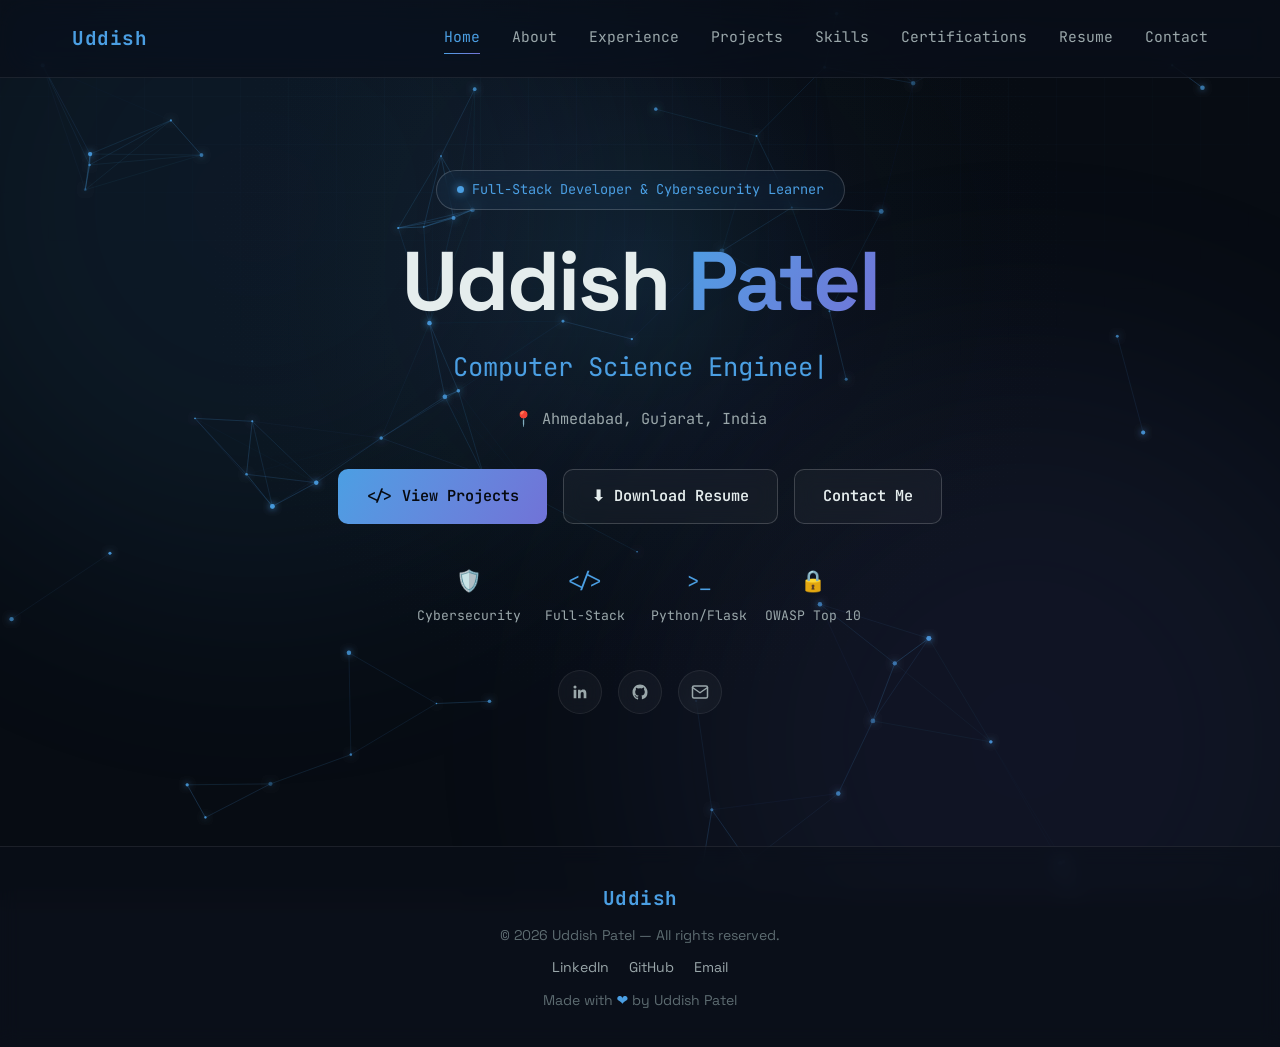
==== commit aba8b11c: "Restyle to a more professional palette; move hero social icons to the end Swap the neon green/violet" ====
--- a/index.html
+++ b/index.html
@@ -55,6 +55,12 @@
       <a href="resume.html" class="btn btn-secondary">⬇ Download Resume</a>
       <a href="contact.html" class="btn btn-secondary">Contact Me</a>
     </div>
+    <div class="hero-pills">
+      <div class="pill"><span class="pill-icon">🛡️</span>Cybersecurity</div>
+      <div class="pill"><span class="pill-icon">&lt;/&gt;</span>Full-Stack</div>
+      <div class="pill"><span class="pill-icon">&gt;_</span>Python/Flask</div>
+      <div class="pill"><span class="pill-icon">🔒</span>OWASP Top 10</div>
+    </div>
     <div class="hero-socials">
       <a class="social-icon" href="https://linkedin.com/in/uddish-patel-1b9895393" target="_blank" rel="noopener" aria-label="LinkedIn">
         <svg width="18" height="18" viewBox="0 0 24 24" fill="currentColor" aria-hidden="true"><path d="M20.45 20.45h-3.55v-5.57c0-1.33-.02-3.03-1.85-3.03-1.85 0-2.14 1.45-2.14 2.94v5.66H9.36V9h3.41v1.56h.05c.48-.9 1.64-1.85 3.37-1.85 3.6 0 4.27 2.37 4.27 5.45v6.29zM5.34 7.43a2.06 2.06 0 1 1 0-4.12 2.06 2.06 0 0 1 0 4.12zM7.12 20.45H3.56V9h3.56v11.45z"/></svg>
@@ -65,12 +71,6 @@
       <a class="social-icon" href="mailto:pateluddish47@gmail.com" aria-label="Email">
         <svg width="18" height="18" viewBox="0 0 24 24" fill="none" stroke="currentColor" stroke-width="2" stroke-linecap="round" stroke-linejoin="round" aria-hidden="true"><rect x="2" y="4" width="20" height="16" rx="2"/><path d="m22 6-10 7L2 6"/></svg>
       </a>
-    </div>
-    <div class="hero-pills">
-      <div class="pill"><span class="pill-icon">🛡️</span>Cybersecurity</div>
-      <div class="pill"><span class="pill-icon">&lt;/&gt;</span>Full-Stack</div>
-      <div class="pill"><span class="pill-icon">&gt;_</span>Python/Flask</div>
-      <div class="pill"><span class="pill-icon">🔒</span>OWASP Top 10</div>
     </div>
   </div>
 </main>
--- a/style.css
+++ b/style.css
@@ -10,9 +10,9 @@
   --input: rgba(255, 255, 255, 0.04);
   --muted: rgba(255, 255, 255, 0.04);
   --secondary: rgba(255, 255, 255, 0.06);
-  --green: oklch(72% .19 160);
-  --green-dim: oklch(55% .16 160);
-  --violet: oklch(65% .22 300);
+  --green: oklch(68% .13 246);
+  --green-dim: oklch(52% .12 246);
+  --violet: oklch(60% .15 280);
   --gradient: linear-gradient(120deg, var(--green), var(--violet));
   --text: oklch(94% .008 200);
   --text-dim: oklch(72% .015 210);
@@ -61,7 +61,7 @@
 .mesh-bg::before,
 .mesh-bg::after{
   content:'';position:absolute;width:60vmax;height:60vmax;border-radius:50%;
-  filter:blur(90px);opacity:.16;
+  filter:blur(130px);opacity:.09;
 }
 .mesh-bg::before{
   background:var(--green);top:-20%;left:-10%;
@@ -170,7 +170,7 @@
 @keyframes blink{50%{opacity:0;}}
 .hero-location{color:var(--text-dim);font-family:var(--mono);font-size:0.95rem;margin-bottom:38px;}
 .hero-actions{display:flex;gap:16px;justify-content:center;flex-wrap:wrap;margin-bottom:40px;}
-.hero-socials{display:flex;gap:16px;justify-content:center;margin-bottom:46px;}
+.hero-socials{display:flex;gap:16px;justify-content:center;margin-top:44px;}
 .social-icon{
   width:44px;height:44px;border-radius:50%;display:flex;align-items:center;justify-content:center;
   border:1px solid var(--border);background:var(--card);backdrop-filter:blur(10px);
@@ -179,9 +179,9 @@
 }
 .social-icon:hover{
   color:var(--green);border-color:var(--green-dim);transform:translateY(-3px);
-  box-shadow:0 8px 24px color-mix(in oklab, var(--green) 25%, transparent);
-}
-.hero-pills{display:flex;gap:14px;justify-content:center;flex-wrap:wrap;}
+  box-shadow:0 6px 18px color-mix(in oklab, var(--green) 16%, transparent);
+}
+.hero-pills{display:flex;gap:14px;justify-content:center;flex-wrap:wrap;margin-bottom:6px;}
 .pill{
   display:flex;flex-direction:column;align-items:center;gap:8px;
   font-family:var(--mono);font-size:0.82rem;color:var(--text-dim);
@@ -203,7 +203,7 @@
   background:var(--gradient);color:#06090f;
   box-shadow:0 0 0 transparent;
 }
-.btn-primary:hover{box-shadow:0 10px 34px color-mix(in oklab, var(--green) 32%, transparent);}
+.btn-primary:hover{box-shadow:0 8px 24px color-mix(in oklab, var(--green) 20%, transparent);}
 .btn-secondary{
   background:var(--card);color:var(--text);border:1px solid var(--border-hover);
   backdrop-filter:blur(10px);
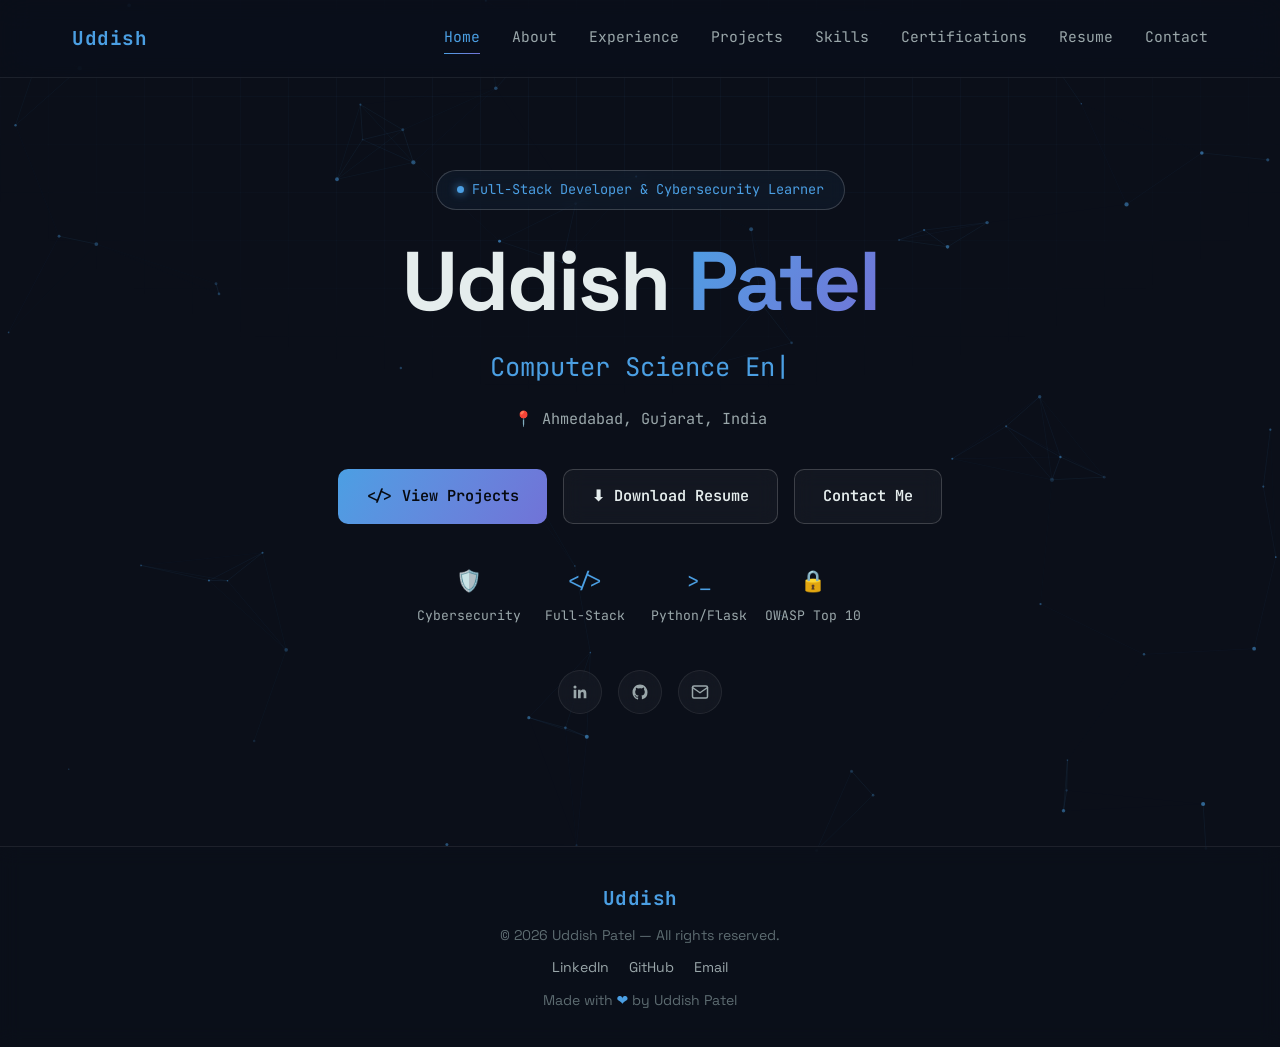
==== commit ab178666: "Simplify to one calm particle background + drop ripple/magnetic effects Per feedback that the per-pa" ====
--- a/index.html
+++ b/index.html
@@ -41,7 +41,6 @@
 <body data-page="home">
 
 <div class="grid-bg" aria-hidden="true"></div>
-<div class="mesh-bg" aria-hidden="true"></div>
 <div id="nav-root"></div>
 
 <main class="section hero" id="home">
--- a/style.css
+++ b/style.css
@@ -53,34 +53,9 @@
   mask-image: radial-gradient(ellipse 80% 60% at 50% 0%, black 30%, transparent 75%);
 }
 #bg-canvas{
-  position:fixed;inset:0;z-index:-2;pointer-events:none;
-}
-.mesh-bg{
-  position:fixed;inset:0;z-index:-1;pointer-events:none;overflow:hidden;
-}
-.mesh-bg::before,
-.mesh-bg::after{
-  content:'';position:absolute;width:60vmax;height:60vmax;border-radius:50%;
-  filter:blur(130px);opacity:.09;
-}
-.mesh-bg::before{
-  background:var(--green);top:-20%;left:-10%;
-  animation:meshFloat1 22s ease-in-out infinite alternate;
-}
-.mesh-bg::after{
-  background:var(--violet);bottom:-25%;right:-10%;
-  animation:meshFloat2 26s ease-in-out infinite alternate;
-}
-@keyframes meshFloat1{
-  0%{transform:translate(0,0) scale(1);}
-  100%{transform:translate(6vw,8vh) scale(1.15);}
-}
-@keyframes meshFloat2{
-  0%{transform:translate(0,0) scale(1);}
-  100%{transform:translate(-8vw,-6vh) scale(1.1);}
+  position:fixed;inset:0;z-index:-1;pointer-events:none;
 }
 @media (prefers-reduced-motion: reduce){
-  .mesh-bg::before,.mesh-bg::after{animation:none;}
   html{scroll-behavior:auto;}
 }
 
@@ -213,17 +188,6 @@
 .btn-sm{padding:9px 16px;font-size:.82rem;border-radius:8px;}
 .btn-disabled{opacity:.35;pointer-events:none;}
 
-/* button ripple */
-.btn .ripple{
-  position:absolute;border-radius:50%;transform:scale(0);
-  background:rgba(255,255,255,.45);pointer-events:none;
-  animation:rippleAnim .6s ease-out;
-}
-.btn-primary .ripple{background:rgba(6,9,15,.35);}
-@keyframes rippleAnim{
-  to{transform:scale(3.2);opacity:0;}
-}
-
 /* GLASS CARD (base for feature/project/experience/cert/edu/resume cards) */
 .card, .glass{
   background:var(--card);border:1px solid var(--border);border-radius:var(--radius);
@@ -233,9 +197,9 @@
 }
 .card:hover{
   border-color:var(--border-hover);
-  transform:translateY(-4px);
-  box-shadow:0 20px 50px -20px rgba(0,0,0,.5), 0 0 0 1px color-mix(in oklab, var(--green) 12%, transparent);
-  background:color-mix(in oklab, var(--card) 92%, white 3%);
+  transform:translateY(-3px);
+  box-shadow:0 16px 36px -18px rgba(0,0,0,.5), 0 0 0 1px color-mix(in oklab, var(--green) 8%, transparent);
+  background:color-mix(in oklab, var(--card) 94%, white 2%);
 }
 .card-head{display:flex;justify-content:space-between;align-items:flex-start;gap:20px;margin-bottom:18px;flex-wrap:wrap;}
 .card-head h3{font-size:1.3rem;margin-bottom:4px;}
@@ -360,19 +324,7 @@
 /* SKILLS */
 .skills-grid{display:grid;grid-template-columns:repeat(3, 1fr);gap:24px;}
 .skill-card h3{
-  display:flex;align-items:center;font-size:1.05rem;margin-bottom:22px;
-}
-.skill-bars{display:flex;flex-direction:column;gap:16px;}
-.skill-bar-row{display:flex;flex-direction:column;gap:6px;}
-.skill-bar-label{
-  display:flex;justify-content:space-between;font-size:.85rem;color:var(--text-dim);
-  font-family:var(--mono);
-}
-.skill-bar-label .skill-pct{color:var(--green);}
-.skill-bar-track{height:8px;border-radius:999px;background:var(--secondary);overflow:hidden;}
-.skill-bar-fill{
-  height:100%;border-radius:999px;background:var(--gradient);width:0%;
-  transition:width 1.3s var(--ease);
+  display:flex;align-items:center;font-size:1.05rem;margin-bottom:18px;
 }
 
 /* CERTIFICATIONS */
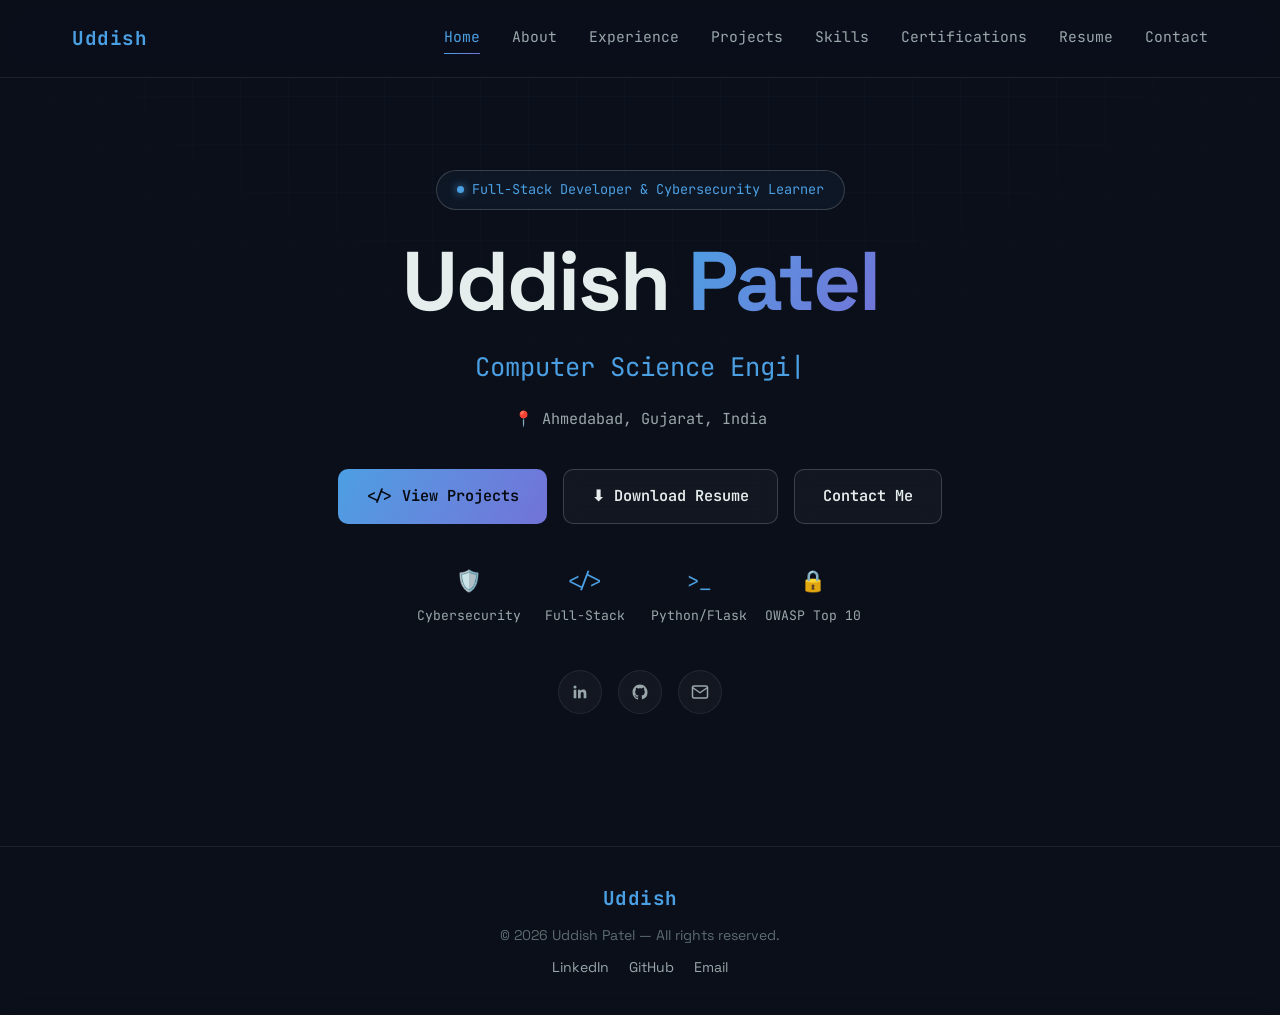
==== commit 9ebe236e: "Remove background canvas animation site-wide Drop the persistent moving particle-field layer entirel" ====
--- a/index.html
+++ b/index.html
@@ -77,7 +77,6 @@
 <div id="footer-root"></div>
 
 <script src="partials.js"></script>
-<script src="background.js"></script>
 <script src="script.js"></script>
 <script src="interactions.js"></script>
 </body>
--- a/style.css
+++ b/style.css
@@ -43,17 +43,14 @@
   -webkit-background-clip:text;background-clip:text;color:transparent;
 }
 
-/* Ambient static layers behind the canvas animation */
+/* Faint static grid texture — no animation, just subtle depth */
 .grid-bg{
-  position:fixed;inset:0;z-index:-3;
+  position:fixed;inset:0;z-index:-1;
   background-image:
     linear-gradient(color-mix(in oklab, var(--green) 4%, transparent) 1px, transparent 1px),
     linear-gradient(90deg, color-mix(in oklab, var(--green) 4%, transparent) 1px, transparent 1px);
   background-size:48px 48px;
   mask-image: radial-gradient(ellipse 80% 60% at 50% 0%, black 30%, transparent 75%);
-}
-#bg-canvas{
-  position:fixed;inset:0;z-index:-1;pointer-events:none;
 }
 @media (prefers-reduced-motion: reduce){
   html{scroll-behavior:auto;}
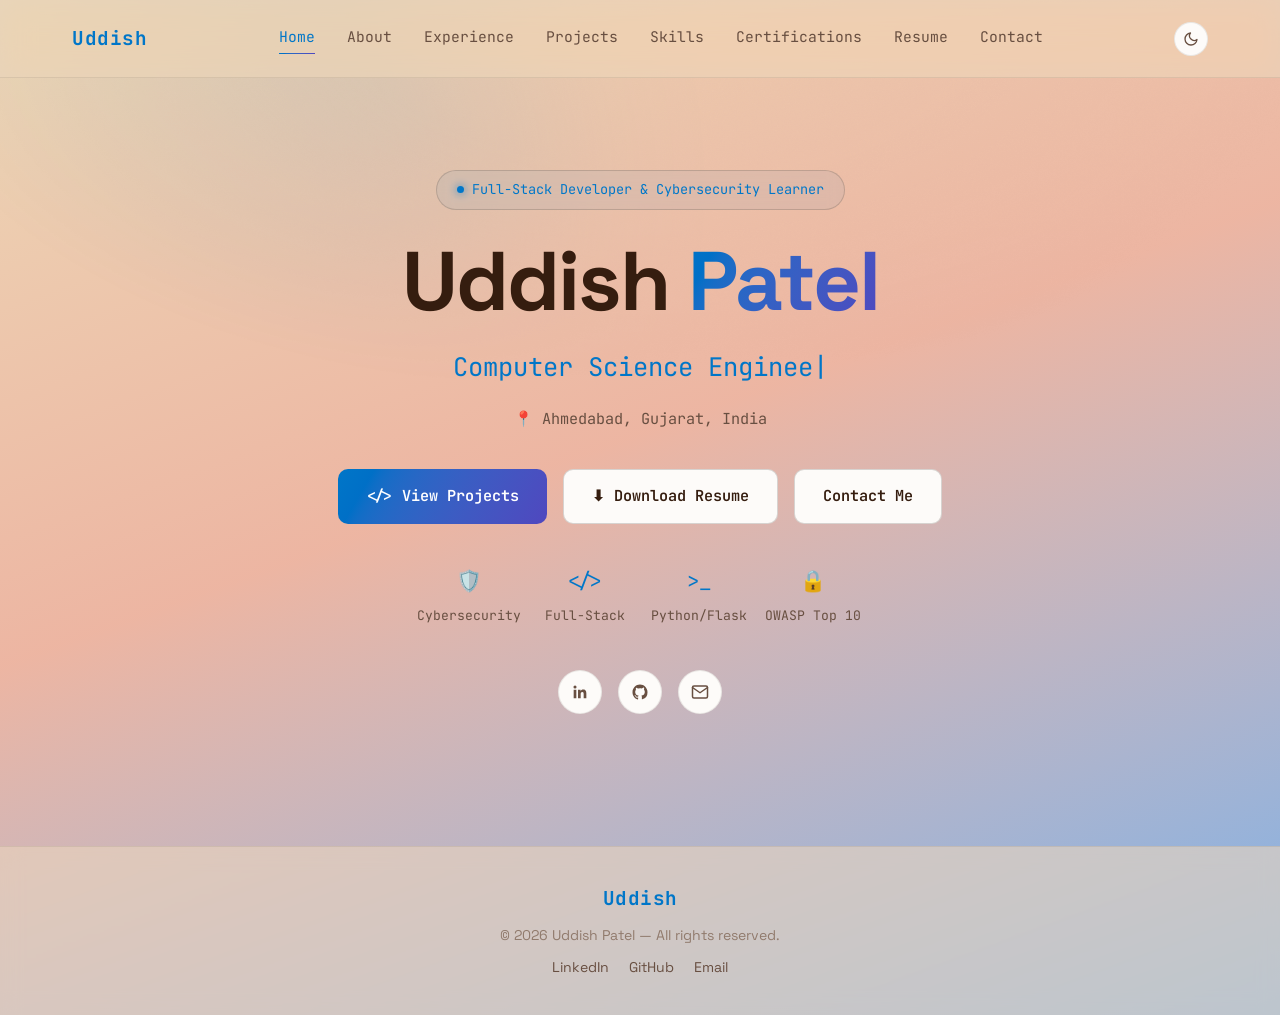
==== commit 17a8d12e: "Add dark mode toggle; make gradient span full page height - New small circular toggle button (top-ri" ====
--- a/index.html
+++ b/index.html
@@ -1,6 +1,7 @@
 <!DOCTYPE html>
 <html lang="en">
 <head>
+<script id="theme-init">try{if(localStorage.getItem("theme")==="dark")document.documentElement.setAttribute("data-theme","dark");}catch(e){}</script>
 <meta charset="UTF-8">
 <meta name="viewport" content="width=device-width, initial-scale=1.0">
 <title>Uddish Patel | Software Engineer Portfolio</title>
--- a/style.css
+++ b/style.css
@@ -1,22 +1,23 @@
 :root{
-  /* Premium dark theme: deep navy base + glassmorphism surfaces + dual accent gradient */
-  --bg: #0B0F19;
-  --bg-elevated: #0E1420;
-  --card: rgba(255, 255, 255, 0.035);
-  --card-solid: #10151f;
-  --popover: #10151f;
-  --border: rgba(255, 255, 255, 0.08);
-  --border-hover: rgba(255, 255, 255, 0.18);
-  --input: rgba(255, 255, 255, 0.04);
-  --muted: rgba(255, 255, 255, 0.04);
-  --secondary: rgba(255, 255, 255, 0.06);
-  --green: oklch(68% .13 246);
-  --green-dim: oklch(52% .12 246);
-  --violet: oklch(60% .15 280);
+  /* Warm neutral light theme: soft beige/cream base + soft cards + blue-indigo accent */
+  --bg: oklch(88% .04 70);
+  --bg-elevated: oklch(99% .004 75);
+  --card: oklch(99% .004 75);
+  --card-solid: oklch(99% .004 75);
+  --popover: oklch(99% .004 75);
+  --border: oklch(45% .015 75 / .12);
+  --border-hover: oklch(40% .02 75 / .22);
+  --input: oklch(93% .01 75 / .5);
+  --muted: oklch(93% .01 75 / .6);
+  --secondary: oklch(92% .01 75 / .6);
+  --green: oklch(55% .16 246);
+  --green-dim: oklch(45% .15 246);
+  --violet: oklch(48% .18 280);
   --gradient: linear-gradient(120deg, var(--green), var(--violet));
-  --text: oklch(94% .008 200);
-  --text-dim: oklch(72% .015 210);
-  --text-faint: oklch(52% .02 220);
+  --page-gradient: linear-gradient(160deg, oklch(89% .05 80) 0%, oklch(82% .07 40) 45%, oklch(74% .1 250) 100%);
+  --text: oklch(26% .045 50);
+  --text-dim: oklch(45% .04 50);
+  --text-faint: oklch(60% .035 55);
   --mono: "JetBrains Mono", ui-monospace, SFMono-Regular, Menlo, Monaco, Consolas, "Liberation Mono", monospace;
   --sans: "Space Grotesk", ui-sans-serif, system-ui, sans-serif;
   --radius: .875rem;
@@ -24,18 +25,39 @@
   --ease: cubic-bezier(.16,1,.3,1);
 }
 
+:root[data-theme="dark"]{
+  /* Dark theme override: deep navy/indigo base + glass surfaces + brighter accent */
+  --bg: oklch(16% .03 255);
+  --bg-elevated: oklch(14% .03 255);
+  --card: rgba(255, 255, 255, 0.04);
+  --card-solid: oklch(15% .025 255);
+  --popover: oklch(15% .025 255);
+  --border: rgba(255, 255, 255, 0.09);
+  --border-hover: rgba(255, 255, 255, 0.2);
+  --input: rgba(255, 255, 255, 0.05);
+  --muted: rgba(255, 255, 255, 0.05);
+  --secondary: rgba(255, 255, 255, 0.07);
+  --green: oklch(70% .14 246);
+  --green-dim: oklch(54% .13 246);
+  --violet: oklch(62% .16 280);
+  --page-gradient: linear-gradient(160deg, oklch(17% .035 255) 0%, oklch(13% .045 265) 50%, oklch(10% .05 275) 100%);
+  --text: oklch(93% .01 210);
+  --text-dim: oklch(72% .015 210);
+  --text-faint: oklch(52% .02 220);
+}
+
 *{box-sizing:border-box;margin:0;padding:0;}
-html{scroll-behavior:smooth;}
+html{scroll-behavior:smooth;background:var(--page-gradient);min-height:100%;}
 body{
-  background:var(--bg);
   color:var(--text);
   font-family:var(--sans);
   line-height:1.6;
   overflow-x:hidden;
   padding-top:var(--nav-height);
-}
-
-::selection{background:var(--green);color:#0B0F19;}
+  transition:color .25s var(--ease);
+}
+
+::selection{background:var(--green);color:#fff;}
 
 .accent{color:var(--green);}
 .gradient-text{
@@ -43,15 +65,21 @@
   -webkit-background-clip:text;background-clip:text;color:transparent;
 }
 
-/* Faint static grid texture — no animation, just subtle depth */
+/* Subtle static background: soft color washes + faint paper-grain texture, no animation */
 .grid-bg{
-  position:fixed;inset:0;z-index:-1;
-  background-image:
-    linear-gradient(color-mix(in oklab, var(--green) 4%, transparent) 1px, transparent 1px),
-    linear-gradient(90deg, color-mix(in oklab, var(--green) 4%, transparent) 1px, transparent 1px);
-  background-size:48px 48px;
+  position:fixed;inset:0;z-index:-1;overflow:hidden;
+  background-image:url("assets/bg-texture.svg");
+  background-size:180px 180px;
+  opacity:.5;
   mask-image: radial-gradient(ellipse 80% 60% at 50% 0%, black 30%, transparent 75%);
 }
+.grid-bg::before,
+.grid-bg::after{
+  content:'';position:absolute;width:52vmax;height:52vmax;border-radius:50%;
+  filter:blur(110px);opacity:.18;
+}
+.grid-bg::before{background:var(--green);top:-16%;left:-12%;}
+.grid-bg::after{background:var(--violet);bottom:-20%;right:-10%;}
 @media (prefers-reduced-motion: reduce){
   html{scroll-behavior:auto;}
 }
@@ -85,6 +113,19 @@
 }
 .nav-toggle{display:none;flex-direction:column;gap:5px;background:none;border:none;cursor:pointer;padding:6px;}
 .nav-toggle span{width:22px;height:2px;background:var(--text);border-radius:2px;}
+
+.theme-toggle{
+  width:34px;height:34px;border-radius:50%;flex-shrink:0;
+  display:flex;align-items:center;justify-content:center;
+  background:var(--card);border:1px solid var(--border);color:var(--text-dim);
+  cursor:pointer;transition:border-color .2s, color .2s, transform .2s var(--ease);
+}
+.theme-toggle:hover{color:var(--green);border-color:var(--green-dim);transform:translateY(-1px);}
+.theme-toggle svg{width:16px;height:16px;}
+.theme-toggle .icon-sun{display:none;}
+.theme-toggle .icon-moon{display:block;}
+:root[data-theme="dark"] .theme-toggle .icon-sun{display:block;}
+:root[data-theme="dark"] .theme-toggle .icon-moon{display:none;}
 
 /* SECTIONS */
 .section{padding:70px 32px 110px;position:relative;min-height:calc(100vh - 300px);}
@@ -172,7 +213,7 @@
 }
 .btn:hover{transform:translateY(-2px);}
 .btn-primary{
-  background:var(--gradient);color:#06090f;
+  background:var(--gradient);color:#fff;
   box-shadow:0 0 0 transparent;
 }
 .btn-primary:hover{box-shadow:0 8px 24px color-mix(in oklab, var(--green) 20%, transparent);}
@@ -195,7 +236,7 @@
 .card:hover{
   border-color:var(--border-hover);
   transform:translateY(-3px);
-  box-shadow:0 16px 36px -18px rgba(0,0,0,.5), 0 0 0 1px color-mix(in oklab, var(--green) 8%, transparent);
+  box-shadow:0 16px 36px -18px rgba(15,23,42,.16), 0 0 0 1px color-mix(in oklab, var(--green) 8%, transparent);
   background:color-mix(in oklab, var(--card) 94%, white 2%);
 }
 .card-head{display:flex;justify-content:space-between;align-items:flex-start;gap:20px;margin-bottom:18px;flex-wrap:wrap;}
@@ -412,7 +453,7 @@
 }
 .form-status.show{display:flex;animation:statusPop .4s var(--ease);}
 .form-status .check{
-  width:22px;height:22px;border-radius:50%;background:var(--green);color:#06090f;
+  width:22px;height:22px;border-radius:50%;background:var(--green);color:#fff;
   display:flex;align-items:center;justify-content:center;font-size:.75rem;flex-shrink:0;
 }
 @keyframes statusPop{
@@ -485,7 +526,7 @@
 
 .lightbox{
   position:fixed;inset:0;z-index:1000;
-  background:color-mix(in oklab, var(--bg) 88%, transparent);
+  background:rgba(15, 23, 42, 0.75);
   backdrop-filter:blur(6px);
   display:flex;align-items:center;justify-content:center;
   padding:32px;opacity:0;pointer-events:none;transition:opacity .2s ease;
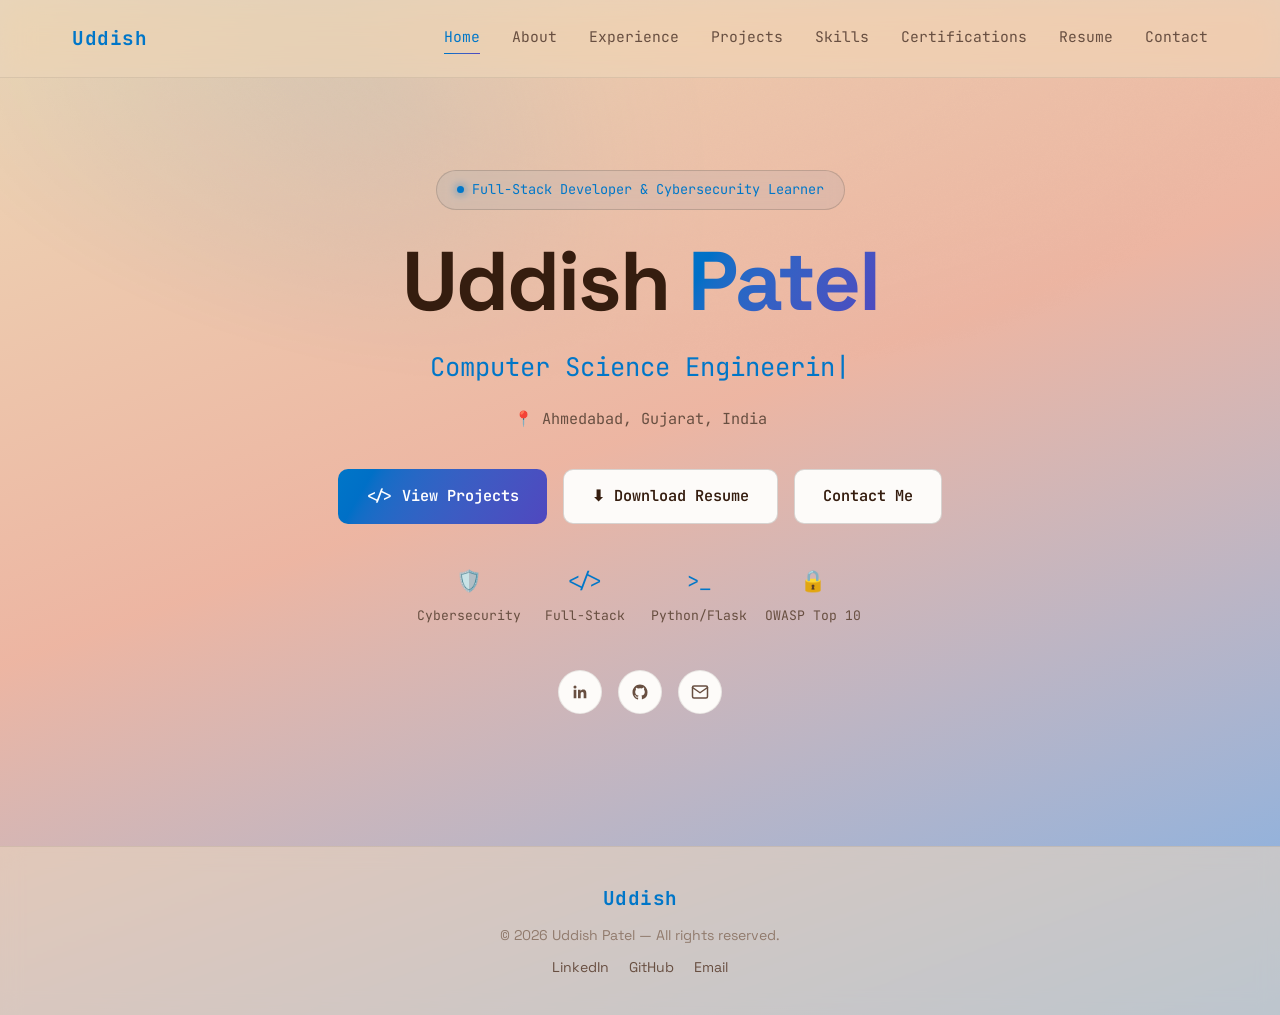
==== commit c9d69c28: "Remove favicon and dark mode entirely - Dropped the shield-emoji favicon (the "logo" shown next to t" ====
--- a/index.html
+++ b/index.html
@@ -1,14 +1,12 @@
 <!DOCTYPE html>
 <html lang="en">
 <head>
-<script id="theme-init">try{if(localStorage.getItem("theme")==="dark")document.documentElement.setAttribute("data-theme","dark");}catch(e){}</script>
 <meta charset="UTF-8">
 <meta name="viewport" content="width=device-width, initial-scale=1.0">
 <title>Uddish Patel | Software Engineer Portfolio</title>
 <meta name="description" content="Computer Science Engineering Student, Python Developer, Cybersecurity Enthusiast, and Web Developer.">
 <meta name="robots" content="index, follow">
 <link rel="canonical" href="https://uddishpatel.in/">
-<link rel="icon" href="data:image/svg+xml,<svg xmlns=%22http://www.w3.org/2000/svg%22 viewBox=%220 0 100 100%22><text y=%22.9em%22 font-size=%2290%22>🛡️</text></svg>">
 
 <meta property="og:type" content="website">
 <meta property="og:title" content="Uddish Patel | Software Engineer Portfolio">
--- a/style.css
+++ b/style.css
@@ -25,27 +25,6 @@
   --ease: cubic-bezier(.16,1,.3,1);
 }
 
-:root[data-theme="dark"]{
-  /* Dark theme override: deep navy/indigo base + glass surfaces + brighter accent */
-  --bg: oklch(16% .03 255);
-  --bg-elevated: oklch(14% .03 255);
-  --card: rgba(255, 255, 255, 0.04);
-  --card-solid: oklch(15% .025 255);
-  --popover: oklch(15% .025 255);
-  --border: rgba(255, 255, 255, 0.09);
-  --border-hover: rgba(255, 255, 255, 0.2);
-  --input: rgba(255, 255, 255, 0.05);
-  --muted: rgba(255, 255, 255, 0.05);
-  --secondary: rgba(255, 255, 255, 0.07);
-  --green: oklch(70% .14 246);
-  --green-dim: oklch(54% .13 246);
-  --violet: oklch(62% .16 280);
-  --page-gradient: linear-gradient(160deg, oklch(17% .035 255) 0%, oklch(13% .045 265) 50%, oklch(10% .05 275) 100%);
-  --text: oklch(93% .01 210);
-  --text-dim: oklch(72% .015 210);
-  --text-faint: oklch(52% .02 220);
-}
-
 *{box-sizing:border-box;margin:0;padding:0;}
 html{scroll-behavior:smooth;background:var(--page-gradient);min-height:100%;}
 body{
@@ -54,7 +33,6 @@
   line-height:1.6;
   overflow-x:hidden;
   padding-top:var(--nav-height);
-  transition:color .25s var(--ease);
 }
 
 ::selection{background:var(--green);color:#fff;}
@@ -113,19 +91,6 @@
 }
 .nav-toggle{display:none;flex-direction:column;gap:5px;background:none;border:none;cursor:pointer;padding:6px;}
 .nav-toggle span{width:22px;height:2px;background:var(--text);border-radius:2px;}
-
-.theme-toggle{
-  width:34px;height:34px;border-radius:50%;flex-shrink:0;
-  display:flex;align-items:center;justify-content:center;
-  background:var(--card);border:1px solid var(--border);color:var(--text-dim);
-  cursor:pointer;transition:border-color .2s, color .2s, transform .2s var(--ease);
-}
-.theme-toggle:hover{color:var(--green);border-color:var(--green-dim);transform:translateY(-1px);}
-.theme-toggle svg{width:16px;height:16px;}
-.theme-toggle .icon-sun{display:none;}
-.theme-toggle .icon-moon{display:block;}
-:root[data-theme="dark"] .theme-toggle .icon-sun{display:block;}
-:root[data-theme="dark"] .theme-toggle .icon-moon{display:none;}
 
 /* SECTIONS */
 .section{padding:70px 32px 110px;position:relative;min-height:calc(100vh - 300px);}
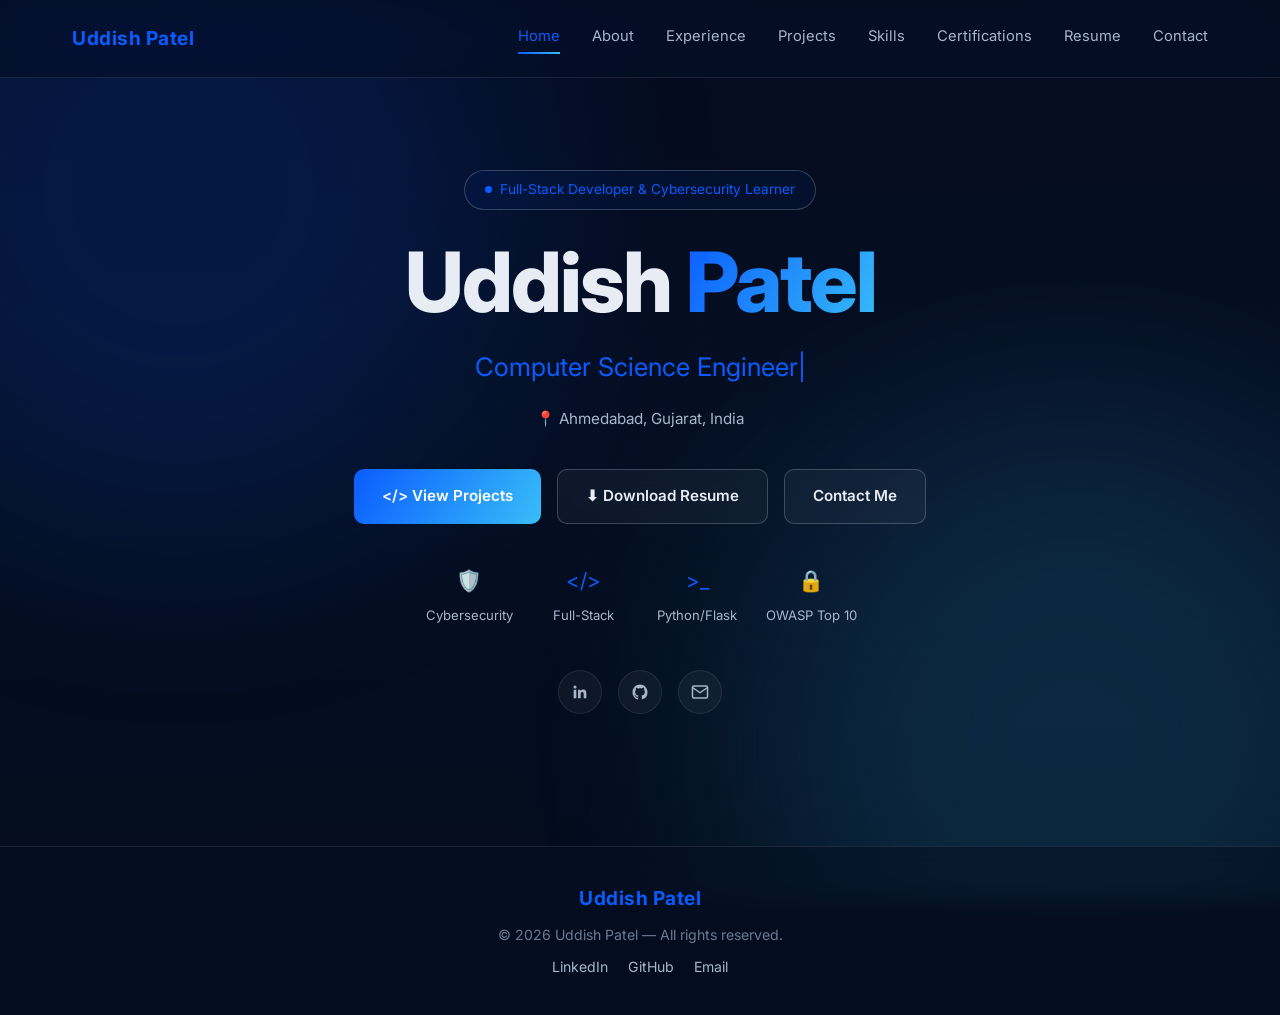
==== commit cc0e9db0: "Reskin to match olyntotech.com: dark navy theme, electric blue, Inter font Pulled real design tokens" ====
--- a/index.html
+++ b/index.html
@@ -18,7 +18,7 @@
 
 <link rel="preconnect" href="https://fonts.googleapis.com">
 <link rel="preconnect" href="https://fonts.gstatic.com" crossorigin>
-<link href="https://fonts.googleapis.com/css2?family=Space+Grotesk:wght@400;500;600;700&family=JetBrains+Mono:wght@400;500;600;700&display=swap" rel="stylesheet">
+<link href="https://fonts.googleapis.com/css2?family=Inter:wght@400;500;600;700;800&display=swap" rel="stylesheet">
 <link rel="stylesheet" href="style.css">
 
 <script type="application/ld+json">
--- a/style.css
+++ b/style.css
@@ -1,26 +1,26 @@
 :root{
-  /* Warm neutral light theme: soft beige/cream base + soft cards + blue-indigo accent */
-  --bg: oklch(88% .04 70);
-  --bg-elevated: oklch(99% .004 75);
-  --card: oklch(99% .004 75);
-  --card-solid: oklch(99% .004 75);
-  --popover: oklch(99% .004 75);
-  --border: oklch(45% .015 75 / .12);
-  --border-hover: oklch(40% .02 75 / .22);
-  --input: oklch(93% .01 75 / .5);
-  --muted: oklch(93% .01 75 / .6);
-  --secondary: oklch(92% .01 75 / .6);
-  --green: oklch(55% .16 246);
-  --green-dim: oklch(45% .15 246);
-  --violet: oklch(48% .18 280);
+  /* Olynto-style theme: deep navy base + electric blue gradient accent + glass cards */
+  --bg: #050f23;
+  --bg-elevated: #0a1025;
+  --card: rgba(255, 255, 255, 0.045);
+  --card-solid: #0b1428;
+  --popover: #0b1428;
+  --border: rgba(255, 255, 255, 0.09);
+  --border-hover: rgba(255, 255, 255, 0.2);
+  --input: rgba(255, 255, 255, 0.05);
+  --muted: rgba(255, 255, 255, 0.05);
+  --secondary: rgba(255, 255, 255, 0.07);
+  --green: #0a5cff;
+  --green-dim: #1f6fd8;
+  --violet: #38bdf8;
   --gradient: linear-gradient(120deg, var(--green), var(--violet));
-  --page-gradient: linear-gradient(160deg, oklch(89% .05 80) 0%, oklch(82% .07 40) 45%, oklch(74% .1 250) 100%);
-  --text: oklch(26% .045 50);
-  --text-dim: oklch(45% .04 50);
-  --text-faint: oklch(60% .035 55);
-  --mono: "JetBrains Mono", ui-monospace, SFMono-Regular, Menlo, Monaco, Consolas, "Liberation Mono", monospace;
-  --sans: "Space Grotesk", ui-sans-serif, system-ui, sans-serif;
-  --radius: .875rem;
+  --page-gradient: linear-gradient(180deg, #050b1e 0%, #050f23 45%, #030b1a 100%);
+  --text: #e7ecf5;
+  --text-dim: #a8b6cc;
+  --text-faint: #6c7a94;
+  --mono: "Inter", ui-monospace, SFMono-Regular, Menlo, Monaco, Consolas, "Liberation Mono", monospace;
+  --sans: "Inter", ui-sans-serif, system-ui, sans-serif;
+  --radius: 1rem;
   --nav-height: 78px;
   --ease: cubic-bezier(.16,1,.3,1);
 }
@@ -43,18 +43,14 @@
   -webkit-background-clip:text;background-clip:text;color:transparent;
 }
 
-/* Subtle static background: soft color washes + faint paper-grain texture, no animation */
+/* Subtle static background: soft color washes + faint glow, no motion */
 .grid-bg{
   position:fixed;inset:0;z-index:-1;overflow:hidden;
-  background-image:url("assets/bg-texture.svg");
-  background-size:180px 180px;
-  opacity:.5;
-  mask-image: radial-gradient(ellipse 80% 60% at 50% 0%, black 30%, transparent 75%);
 }
 .grid-bg::before,
 .grid-bg::after{
   content:'';position:absolute;width:52vmax;height:52vmax;border-radius:50%;
-  filter:blur(110px);opacity:.18;
+  filter:blur(120px);opacity:.16;
 }
 .grid-bg::before{background:var(--green);top:-16%;left:-12%;}
 .grid-bg::after{background:var(--violet);bottom:-20%;right:-10%;}
@@ -87,7 +83,12 @@
 }
 .nav-link:hover, .nav-link.active{color:var(--green);}
 .nav-link.active::after{
-  content:'';position:absolute;left:0;right:0;bottom:-2px;height:1px;background:var(--gradient);
+  content:'';position:absolute;left:0;bottom:-2px;height:2px;background:var(--gradient);
+  width:100%;animation:underlineGrow .4s var(--ease);
+}
+@keyframes underlineGrow{
+  from{width:0;}
+  to{width:100%;}
 }
 .nav-toggle{display:none;flex-direction:column;gap:5px;background:none;border:none;cursor:pointer;padding:6px;}
 .nav-toggle span{width:22px;height:2px;background:var(--text);border-radius:2px;}
@@ -109,14 +110,28 @@
 .slash{color:var(--green);font-weight:400;}
 .section-lead{color:var(--text-dim);max-width:640px;margin:-30px 0 40px;font-size:1rem;}
 
-/* SCROLL REVEAL */
+/* SCROLL REVEAL — fadeUp/fadeLeft/fadeRight, in the spirit of Olynto's motion */
 .reveal{opacity:0;transform:translateY(28px);transition:opacity .7s var(--ease), transform .7s var(--ease);}
 .reveal.in-view{opacity:1;transform:translateY(0);}
+.reveal-left{opacity:0;transform:translateX(-40px);transition:opacity .8s var(--ease), transform .8s var(--ease);}
+.reveal-left.in-view{opacity:1;transform:translateX(0);}
+.reveal-right{opacity:0;transform:translateX(40px);transition:opacity .8s var(--ease), transform .8s var(--ease);}
+.reveal-right.in-view{opacity:1;transform:translateX(0);}
 .reveal-delay-1{transition-delay:.08s;}
 .reveal-delay-2{transition-delay:.16s;}
 .reveal-delay-3{transition-delay:.24s;}
 @media (prefers-reduced-motion: reduce){
-  .reveal{opacity:1;transform:none;transition:none;}
+  .reveal, .reveal-left, .reveal-right{opacity:1;transform:none;transition:none;}
+}
+
+/* Icon glow pulse, matching Olynto's accent glow accents */
+@keyframes pulseGlow{
+  0%, 100%{box-shadow:0 0 0 0 color-mix(in oklab, var(--green) 45%, transparent);}
+  50%{box-shadow:0 0 0 8px color-mix(in oklab, var(--green) 0%, transparent);}
+}
+.dot{animation:pulseGlow 2.4s ease-in-out infinite;}
+@media (prefers-reduced-motion: reduce){
+  .dot{animation:none;}
 }
 
 /* HERO */
@@ -133,7 +148,7 @@
   background:color-mix(in oklab, var(--green) 6%, transparent);
   backdrop-filter:blur(8px);
 }
-.dot{width:7px;height:7px;border-radius:50%;background:var(--green);box-shadow:0 0 10px var(--green);}
+.dot{width:7px;height:7px;border-radius:50%;background:var(--green);}
 .hero-name{
   font-size:clamp(2.8rem, 8vw, 5.2rem);font-weight:800;letter-spacing:-2px;
   margin-bottom:22px;line-height:1.05;
@@ -200,9 +215,9 @@
 }
 .card:hover{
   border-color:var(--border-hover);
-  transform:translateY(-3px);
-  box-shadow:0 16px 36px -18px rgba(15,23,42,.16), 0 0 0 1px color-mix(in oklab, var(--green) 8%, transparent);
-  background:color-mix(in oklab, var(--card) 94%, white 2%);
+  transform:translateY(-4px);
+  box-shadow:0 20px 44px -18px rgba(0,0,0,.5), 0 0 0 1px color-mix(in oklab, var(--green) 18%, transparent), 0 0 32px -8px color-mix(in oklab, var(--green) 25%, transparent);
+  background:color-mix(in oklab, var(--card) 90%, white 4%);
 }
 .card-head{display:flex;justify-content:space-between;align-items:flex-start;gap:20px;margin-bottom:18px;flex-wrap:wrap;}
 .card-head h3{font-size:1.3rem;margin-bottom:4px;}
@@ -349,7 +364,7 @@
 .cert-id{padding:4px 24px 22px;color:var(--text-faint);font-family:var(--mono);font-size:0.78rem;}
 .cert-id.accent{color:var(--green);font-size:0.9rem;}
 
-.edu-grid{display:grid;grid-template-columns:1fr 1fr;gap:24px;}
+.edu-grid{display:grid;grid-template-columns:repeat(3, 1fr);gap:24px;}
 
 /* RESUME */
 .resume-grid{display:grid;grid-template-columns:1.1fr .9fr;gap:40px;align-items:stretch;}
